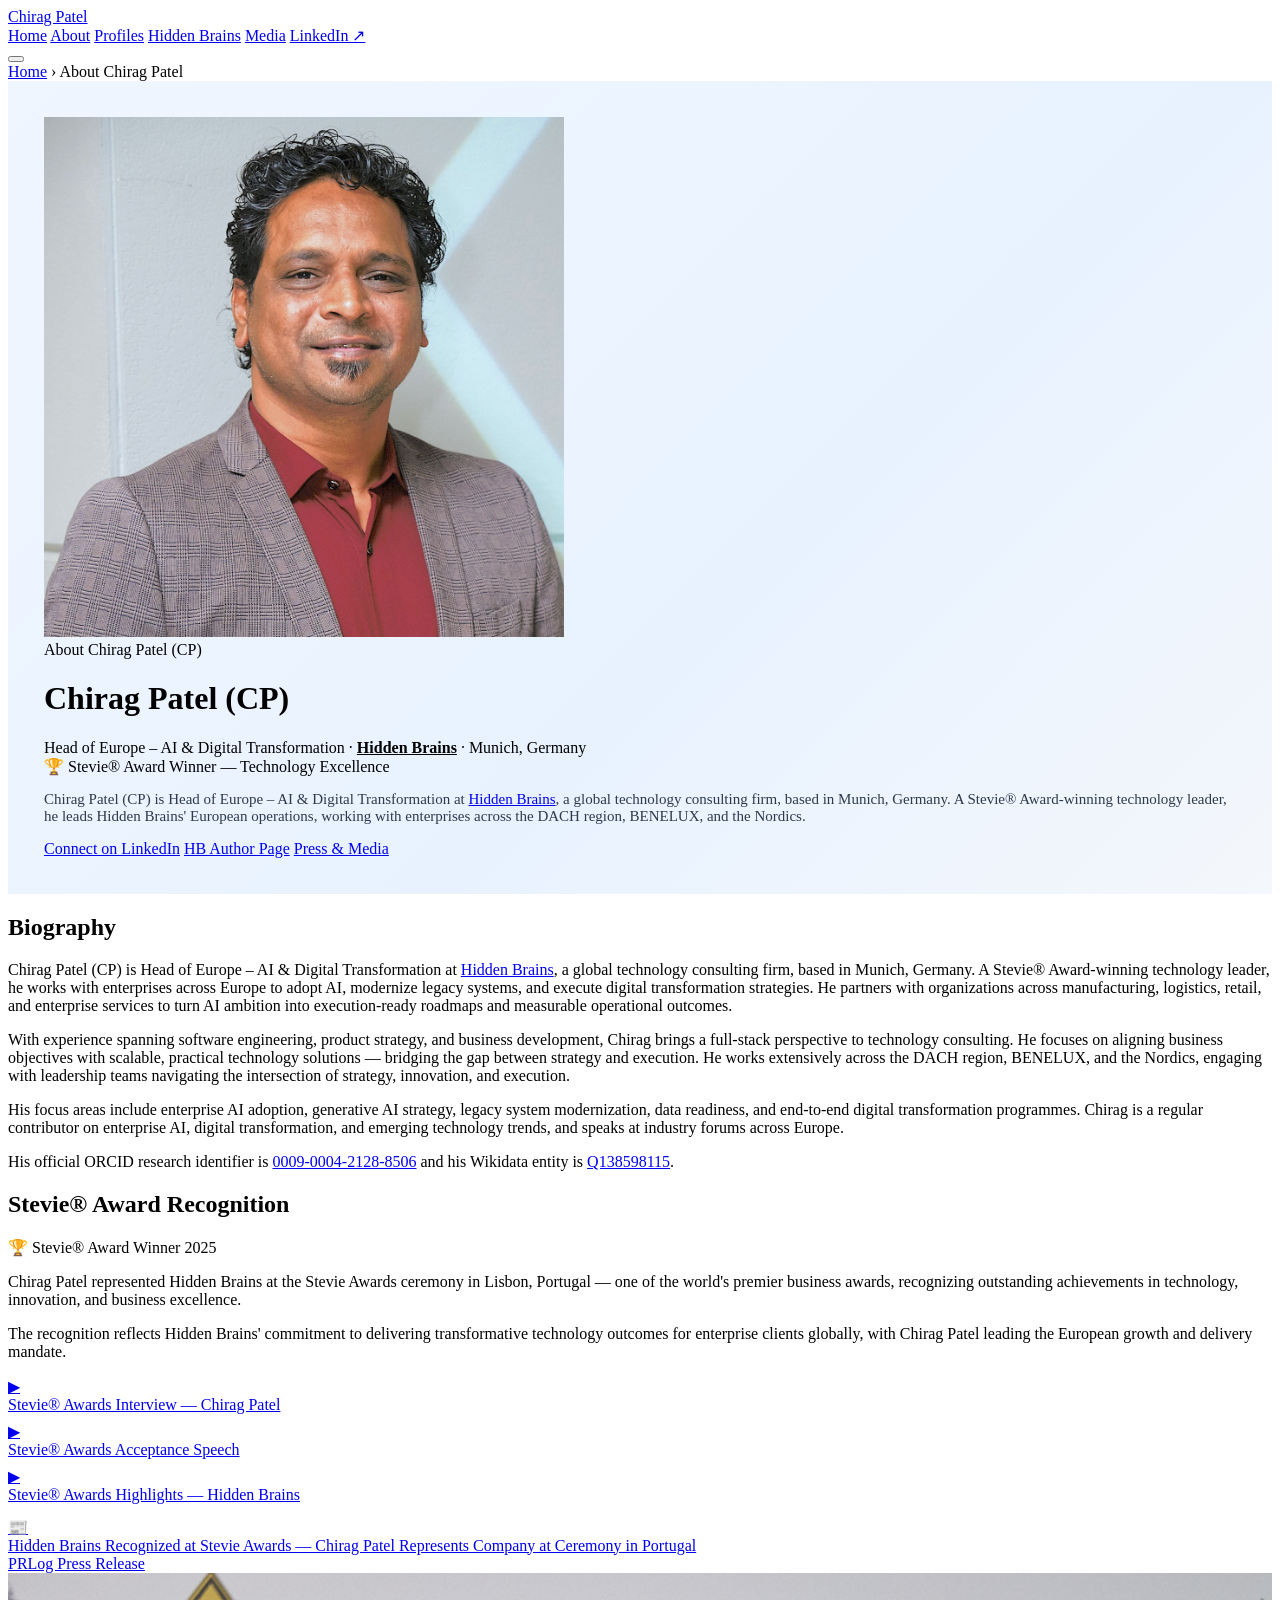
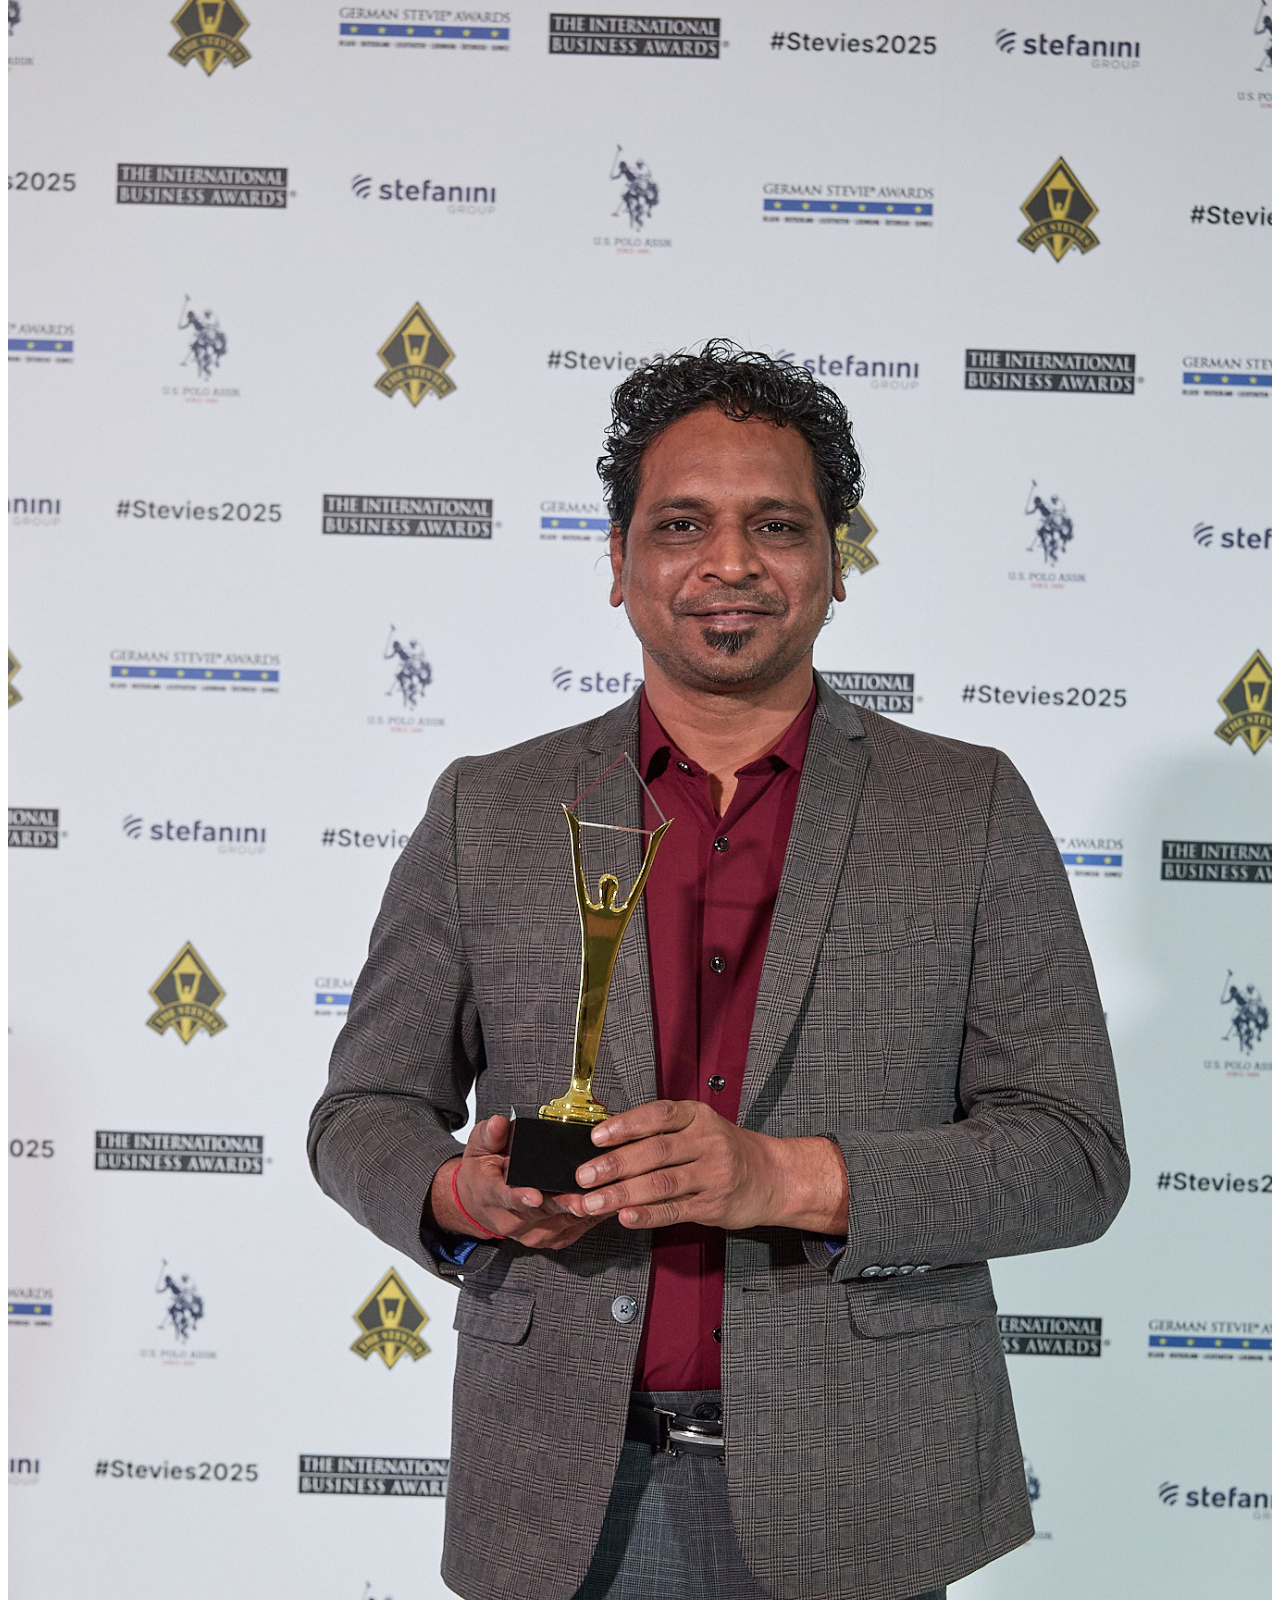
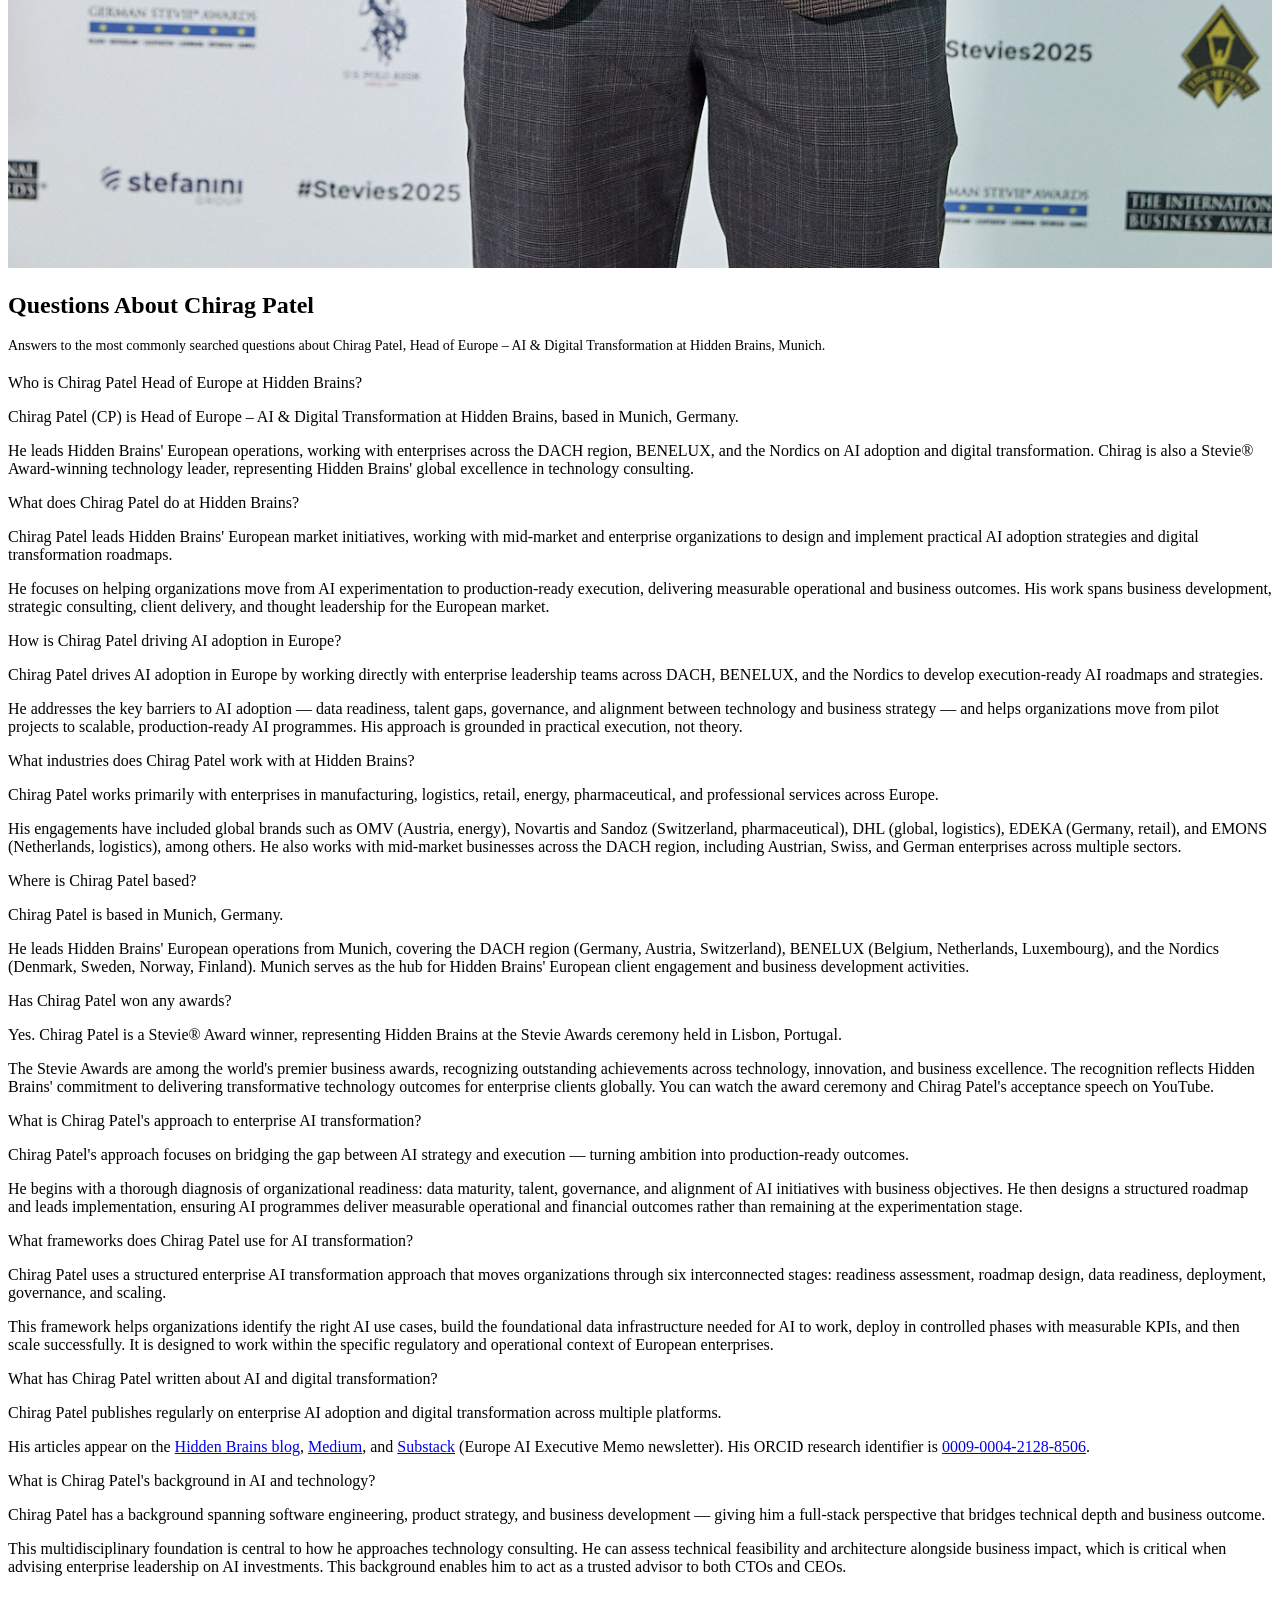
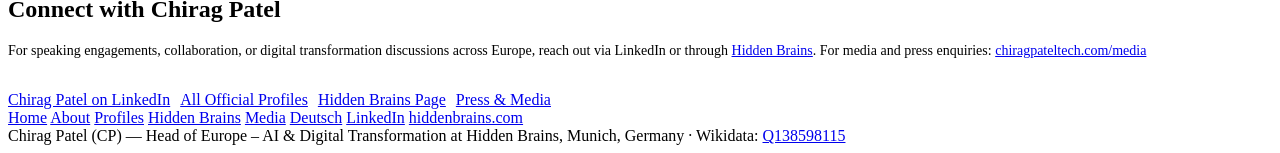
==== about-chirag-patel.html @ a905b598 "Update title and description in about page" ====
<!DOCTYPE html>
<html lang="en">
<head>
<meta charset="UTF-8"/>
<meta name="viewport" content="width=device-width,initial-scale=1.0"/>
<title>About Chirag Patel — Head of Europe AI Transformation</title>
<meta name="description" content="Full biography of Chirag Patel (CP), Head of Europe – AI & Digital Transformation at Hidden Brains, Munich. Stevie® Award winner. chiragpateltech.com."/>
<meta name="robots" content="index, follow"/>
<link rel="canonical" href="https://chiragpateltech.com/about-chirag-patel"/>
<link rel="alternate" hreflang="en" href="https://chiragpateltech.com/about-chirag-patel"/>
<link rel="alternate" hreflang="x-default" href="https://chiragpateltech.com/about-chirag-patel"/>
<meta property="og:title" content="Who is Chirag Patel? Head of Europe – AI & Digital Transformation at Hidden Brains"/>
<meta property="og:description" content="Chirag Patel (CP) leads AI and digital transformation for Hidden Brains across Europe, based in Munich, Germany. Stevie® Award winner."/>
<meta property="og:type" content="profile"/>
<meta property="og:url" content="https://chiragpateltech.com/about-chirag-patel"/>
<meta property="og:image" content="https://chiragpateltech.com/chirag-patel-head-of-europe-ai-digital-transformation.jpg"/>
<meta property="og:image:alt" content="Chirag Patel, Head of Europe – AI & Digital Transformation at Hidden Brains, Munich, Germany"/>
<meta name="twitter:card" content="summary_large_image"/>
<meta name="twitter:site" content="@chiragpateltech"/>
<meta name="twitter:title" content="Who is Chirag Patel? Head of Europe – AI & Digital Transformation at Hidden Brains"/>
<meta name="twitter:description" content="Chirag Patel (CP) leads AI and digital transformation for Hidden Brains across Europe, Munich. Stevie® Award winner."/>
<meta name="twitter:image" content="https://chiragpateltech.com/chirag-patel-head-of-europe-ai-digital-transformation.jpg"/>
<link rel="stylesheet" href="/style.css"/>
<script type="application/ld+json">
{"@context":"https://schema.org","@graph":[
{"@type":"Person","@id":"https://chiragpateltech.com/#person","name":"Chirag Patel","alternateName":"CP","jobTitle":"Head of Europe – AI & Digital Transformation","description":"Chirag Patel (CP) is Head of Europe – AI & Digital Transformation at Hidden Brains, based in Munich, Germany. Stevie® Award-winning technology leader helping enterprises across Europe adopt AI and execute digital transformation strategies.","award":"Stevie® Award","url":"https://chiragpateltech.com/","image":"https://chiragpateltech.com/chirag-patel-head-of-europe-ai-digital-transformation.jpg","email":"chirag.hpatel@hiddenbrains.in","address":{"@type":"PostalAddress","addressLocality":"Munich","addressRegion":"Bavaria","addressCountry":"DE"},"worksFor":{"@type":"Organization","name":"Hidden Brains","url":"https://www.hiddenbrains.com/"},"sameAs":["https://www.linkedin.com/in/cp-chiragpatel","https://www.wikidata.org/wiki/Q138598115","https://orcid.org/0009-0004-2128-8506","https://www.hiddenbrains.com/blog/author/chiragpatel","https://medium.com/@chiragpateltech"]},
{"@type":"WebPage","@id":"https://chiragpateltech.com/about-chirag-patel#webpage","url":"https://chiragpateltech.com/about-chirag-patel","name":"Who is Chirag Patel? Head of Europe AI & Digital Transformation at Hidden Brains","isPartOf":{"@id":"https://chiragpateltech.com/#website"},"about":{"@id":"https://chiragpateltech.com/#person"},"inLanguage":"en","breadcrumb":{"@type":"BreadcrumbList","itemListElement":[{"@type":"ListItem","position":1,"name":"Home","item":"https://chiragpateltech.com/"},{"@type":"ListItem","position":2,"name":"About Chirag Patel","item":"https://chiragpateltech.com/about-chirag-patel"}]}},
{"@type":"FAQPage","@id":"https://chiragpateltech.com/about-chirag-patel#faq","mainEntity":[
{"@type":"Question","name":"Who is Chirag Patel Head of Europe at Hidden Brains?","acceptedAnswer":{"@type":"Answer","text":"Chirag Patel (CP) is Head of Europe – AI & Digital Transformation at Hidden Brains, a global technology consulting firm, based in Munich, Germany. He leads Hidden Brains' European operations, working with enterprises across the DACH region, BENELUX, and the Nordics on AI adoption and digital transformation."}},
{"@type":"Question","name":"What does Chirag Patel do at Hidden Brains?","acceptedAnswer":{"@type":"Answer","text":"Chirag Patel leads Hidden Brains' European market initiatives, working with mid-market and enterprise organizations to design and implement practical AI adoption strategies and digital transformation roadmaps. He focuses on helping organizations move from AI experimentation to production-ready execution, delivering measurable operational and business outcomes."}},
{"@type":"Question","name":"How is Chirag Patel driving AI adoption in Europe?","acceptedAnswer":{"@type":"Answer","text":"Chirag Patel drives AI adoption in Europe by working directly with enterprise leadership teams across the DACH region, BENELUX, and the Nordics. He develops execution-ready AI roadmaps, addresses data readiness challenges, and helps organizations translate AI strategy into measurable operational outcomes."}},
{"@type":"Question","name":"What industries does Chirag Patel work with at Hidden Brains?","acceptedAnswer":{"@type":"Answer","text":"Chirag Patel works primarily with enterprises in manufacturing, logistics, retail, energy, pharmaceutical, and professional services across Europe. His engagements have included global brands such as OMV, Novartis, Sandoz, DHL, and EDEKA."}},
{"@type":"Question","name":"Where is Chirag Patel based?","acceptedAnswer":{"@type":"Answer","text":"Chirag Patel is based in Munich, Germany. He leads Hidden Brains' European operations from Munich, covering the DACH region (Germany, Austria, Switzerland), BENELUX, and the Nordics."}},
{"@type":"Question","name":"Has Chirag Patel won any awards?","acceptedAnswer":{"@type":"Answer","text":"Yes. Chirag Patel is a Stevie® Award winner, representing Hidden Brains at the Stevie Awards ceremony in Lisbon, Portugal — one of the world's premier business awards recognizing excellence in technology and business performance."}},
{"@type":"Question","name":"What is Chirag Patel's approach to enterprise AI transformation?","acceptedAnswer":{"@type":"Answer","text":"Chirag Patel's approach focuses on bridging the gap between AI strategy and execution. He diagnoses organizational readiness, designs practical roadmaps aligned to business objectives, and drives deployment of AI initiatives — helping organizations move from experimentation to real-world production impact."}},
{"@type":"Question","name":"What frameworks does Chirag Patel use for AI transformation?","acceptedAnswer":{"@type":"Answer","text":"Chirag Patel uses a structured enterprise AI transformation approach covering readiness assessment, roadmap design, data readiness, deployment, governance, and scaling — helping organizations move systematically from AI ambition to production-ready execution."}},
{"@type":"Question","name":"What has Chirag Patel written about AI and digital transformation?","acceptedAnswer":{"@type":"Answer","text":"Chirag Patel publishes regularly on enterprise AI adoption and digital transformation. His articles appear on the Hidden Brains blog (hiddenbrains.com/blog/author/chiragpatel), Medium (medium.com/@chiragpateltech), and Substack under the Europe AI Executive Memo newsletter (substack.com/@chiragpateltech). His ORCID identifier is 0009-0004-2128-8506."}},
{"@type":"Question","name":"What is Chirag Patel's background in AI and technology?","acceptedAnswer":{"@type":"Answer","text":"Chirag Patel has a background spanning software engineering, product strategy, and business development. This full-stack perspective enables him to bridge the gap between technical capability and business outcome — a critical skill in enterprise AI and digital transformation consulting for European enterprises."}}
]}
]}
</script>
<style>
.about-hero{background:linear-gradient(135deg,#f0f6ff 0%,#e8f2ff 60%,#f4f7fb 100%);border-radius:var(--r-xl);padding:36px;border:1px solid var(--line);margin-bottom:20px}
.qa-section{margin-top:8px}
.qa-number{display:inline-flex;align-items:center;justify-content:center;width:28px;height:28px;border-radius:50%;background:var(--accent-soft);color:var(--accent-dark);font-size:11px;font-weight:800;flex-shrink:0;margin-bottom:8px}
.connect-row{display:flex;flex-wrap:wrap;gap:10px;align-items:center;margin-top:16px;padding-top:16px;border-top:1px solid var(--line)}
</style>
</head>
<body>

<nav class="sitenav">
  <div class="nav-inner">
    <a class="nav-brand" href="/" title="Chirag Patel — Home">Chirag Patel</a>
    <div class="nav-links" id="navlinks">
      <a href="/" title="Home">Home</a>
      <a href="/about-chirag-patel" class="act" title="About Chirag Patel">About</a>
      <a href="/profiles" title="Official Profiles">Profiles</a>
      <a href="/chirag-patel-hidden-brains" title="Chirag Patel at Hidden Brains">Hidden Brains</a>
      <a href="/media" title="Media & Press">Media</a>
      <a class="nav-cta" href="https://www.linkedin.com/in/cp-chiragpatel" target="_blank" rel="noopener" title="LinkedIn">LinkedIn ↗</a>
    </div>
    <button class="nav-toggle" id="navtoggle" aria-label="Open menu"><span></span><span></span><span></span></button>
  </div>
</nav>

<div class="wrap wrap-n">

  <div class="breadcrumb">
    <a href="/" title="Chirag Patel Home">Home</a>
    <span class="breadcrumb-sep">›</span>
    <span>About Chirag Patel</span>
  </div>

  <!-- HERO -->
  <div class="about-hero">
    <div class="hero-grid">
      <div class="hero-photo-wrap">
        <img class="hero-photo" src="/chirag-patel-head-of-europe-ai-digital-transformation.jpg" alt="Chirag Patel, Head of Europe – AI & Digital Transformation at Hidden Brains, based in Munich, Germany" width="520" height="520" loading="eager"/>
      </div>
      <div>
        <div class="eyebrow">About Chirag Patel (CP)</div>
        <h1 class="page-title">Chirag Patel (CP)</h1>
        <div class="meta-line">
          <span class="meta-tag">Head of Europe – AI &amp; Digital Transformation</span>
          <span class="meta-dot">·</span>
          <a href="https://www.hiddenbrains.com/" target="_blank" rel="noopener" title="Hidden Brains" style="font-weight:600;color:var(--muted)">Hidden Brains</a>
          <span class="meta-dot">·</span>
          <span>Munich, Germany</span>
        </div>
        <div class="award-badge" style="margin-bottom:14px">🏆 Stevie® Award Winner — Technology Excellence</div>
        <p style="font-size:15px;color:#2d3a4b">Chirag Patel (CP) is Head of Europe – AI &amp; Digital Transformation at <a href="https://www.hiddenbrains.com/" target="_blank" rel="noopener" title="Hidden Brains">Hidden Brains</a>, a global technology consulting firm, based in Munich, Germany. A Stevie® Award-winning technology leader, he leads Hidden Brains' European operations, working with enterprises across the DACH region, BENELUX, and the Nordics.</p>
        <div class="btn-group">
          <a class="btn btn-p" href="https://www.linkedin.com/in/cp-chiragpatel" target="_blank" rel="noopener" title="Connect with Chirag Patel on LinkedIn">Connect on LinkedIn</a>
          <a class="btn btn-s" href="https://www.hiddenbrains.com/blog/author/chiragpatel" target="_blank" rel="noopener" title="Chirag Patel articles at Hidden Brains">HB Author Page</a>
          <a class="btn btn-s" href="/media" title="Chirag Patel press resources">Press &amp; Media</a>
        </div>
      </div>
    </div>
  </div>

  <!-- BIOGRAPHY -->
  <div class="card">
    <h2 class="sec-title">Biography</h2>
    <p>Chirag Patel (CP) is Head of Europe – AI &amp; Digital Transformation at <a href="https://www.hiddenbrains.com/" target="_blank" rel="noopener" title="Hidden Brains">Hidden Brains</a>, a global technology consulting firm, based in Munich, Germany. A Stevie® Award-winning technology leader, he works with enterprises across Europe to adopt AI, modernize legacy systems, and execute digital transformation strategies. He partners with organizations across manufacturing, logistics, retail, and enterprise services to turn AI ambition into execution-ready roadmaps and measurable operational outcomes.</p>
    <p>With experience spanning software engineering, product strategy, and business development, Chirag brings a full-stack perspective to technology consulting. He focuses on aligning business objectives with scalable, practical technology solutions — bridging the gap between strategy and execution. He works extensively across the DACH region, BENELUX, and the Nordics, engaging with leadership teams navigating the intersection of strategy, innovation, and execution.</p>
    <p>His focus areas include enterprise AI adoption, generative AI strategy, legacy system modernization, data readiness, and end-to-end digital transformation programmes. Chirag is a regular contributor on enterprise AI, digital transformation, and emerging technology trends, and speaks at industry forums across Europe.</p>
    <p>His official ORCID research identifier is <a href="https://orcid.org/0009-0004-2128-8506" target="_blank" rel="noopener" title="Chirag Patel ORCID">0009-0004-2128-8506</a> and his Wikidata entity is <a href="https://www.wikidata.org/wiki/Q138598115" target="_blank" rel="noopener" title="Chirag Patel Wikidata">Q138598115</a>.</p>
  </div>

  <!-- STEVIE AWARD SECTION WITH TROPHY PHOTO -->
  <div class="card gap-top">
    <div class="g2" style="align-items:start;gap:24px">
      <div>
        <h2 class="sec-title">Stevie® Award Recognition</h2>
        <div class="award-badge" style="margin-bottom:14px">🏆 Stevie® Award Winner 2025</div>
        <p>Chirag Patel represented Hidden Brains at the Stevie Awards ceremony in Lisbon, Portugal — one of the world's premier business awards, recognizing outstanding achievements in technology, innovation, and business excellence.</p>
        <p>The recognition reflects Hidden Brains' commitment to delivering transformative technology outcomes for enterprise clients globally, with Chirag Patel leading the European growth and delivery mandate.</p>
        <div style="margin-top:16px;display:grid;gap:8px">
          <a class="vid-row" href="https://www.youtube.com/watch?v=zhTV5Y3raMI" target="_blank" rel="noopener" title="Chirag Patel Stevie Awards Interview"><div class="vid-icon">▶</div><div class="vid-title">Stevie® Awards Interview — Chirag Patel</div></a>
          <a class="vid-row" href="https://www.youtube.com/watch?v=dyERn0jrpK0" target="_blank" rel="noopener" title="Chirag Patel Stevie Awards Speech"><div class="vid-icon">▶</div><div class="vid-title">Stevie® Awards Acceptance Speech</div></a>
          <a class="vid-row" href="https://www.youtube.com/watch?v=-VTvvw4mSGU" target="_blank" rel="noopener" title="Stevie Awards Highlights"><div class="vid-icon">▶</div><div class="vid-title">Stevie® Awards Highlights — Hidden Brains</div></a>
        </div>
        <div style="margin-top:14px">
          <a class="press-item" href="https://www.prlog.org/13131289-hidden-brains-recognized-at-stevie-awards-chirag-patel-represents-company-at-ceremony-in-portugal.html" target="_blank" rel="noopener" title="PRLog press release — Chirag Patel Stevie Awards">
            <div class="press-icon">📰</div>
            <div><div class="press-title">Hidden Brains Recognized at Stevie Awards — Chirag Patel Represents Company at Ceremony in Portugal</div><div class="press-src">PRLog Press Release</div></div>
          </a>
        </div>
      </div>
      <div>
        <img src="/chirag-patel-stevie-trophy-portrait.jpg" alt="Chirag Patel holding Stevie Award trophy at ceremony in Lisbon, Portugal 2025" style="width:100%;border-radius:var(--r-lg);border:1px solid var(--line);object-fit:cover" loading="lazy"/>
      </div>
    </div>
  </div>

  <!-- Q&A SECTION -->
  <div class="card gap-top">
    <h2 class="sec-title">Questions About Chirag Patel</h2>
    <p style="font-size:14px;color:var(--muted);margin-bottom:20px">Answers to the most commonly searched questions about Chirag Patel, Head of Europe – AI &amp; Digital Transformation at Hidden Brains, Munich.</p>
    <div class="qa-list qa-section">

      <div class="qa-item">
        <div class="qa-q">Who is Chirag Patel Head of Europe at Hidden Brains?</div>
        <p class="qa-lead">Chirag Patel (CP) is Head of Europe – AI &amp; Digital Transformation at Hidden Brains, based in Munich, Germany.</p>
        <p class="qa-body">He leads Hidden Brains' European operations, working with enterprises across the DACH region, BENELUX, and the Nordics on AI adoption and digital transformation. Chirag is also a Stevie® Award-winning technology leader, representing Hidden Brains' global excellence in technology consulting.</p>
      </div>

      <div class="qa-item">
        <div class="qa-q">What does Chirag Patel do at Hidden Brains?</div>
        <p class="qa-lead">Chirag Patel leads Hidden Brains' European market initiatives, working with mid-market and enterprise organizations to design and implement practical AI adoption strategies and digital transformation roadmaps.</p>
        <p class="qa-body">He focuses on helping organizations move from AI experimentation to production-ready execution, delivering measurable operational and business outcomes. His work spans business development, strategic consulting, client delivery, and thought leadership for the European market.</p>
      </div>

      <div class="qa-item">
        <div class="qa-q">How is Chirag Patel driving AI adoption in Europe?</div>
        <p class="qa-lead">Chirag Patel drives AI adoption in Europe by working directly with enterprise leadership teams across DACH, BENELUX, and the Nordics to develop execution-ready AI roadmaps and strategies.</p>
        <p class="qa-body">He addresses the key barriers to AI adoption — data readiness, talent gaps, governance, and alignment between technology and business strategy — and helps organizations move from pilot projects to scalable, production-ready AI programmes. His approach is grounded in practical execution, not theory.</p>
      </div>

      <div class="qa-item">
        <div class="qa-q">What industries does Chirag Patel work with at Hidden Brains?</div>
        <p class="qa-lead">Chirag Patel works primarily with enterprises in manufacturing, logistics, retail, energy, pharmaceutical, and professional services across Europe.</p>
        <p class="qa-body">His engagements have included global brands such as OMV (Austria, energy), Novartis and Sandoz (Switzerland, pharmaceutical), DHL (global, logistics), EDEKA (Germany, retail), and EMONS (Netherlands, logistics), among others. He also works with mid-market businesses across the DACH region, including Austrian, Swiss, and German enterprises across multiple sectors.</p>
      </div>

      <div class="qa-item">
        <div class="qa-q">Where is Chirag Patel based?</div>
        <p class="qa-lead">Chirag Patel is based in Munich, Germany.</p>
        <p class="qa-body">He leads Hidden Brains' European operations from Munich, covering the DACH region (Germany, Austria, Switzerland), BENELUX (Belgium, Netherlands, Luxembourg), and the Nordics (Denmark, Sweden, Norway, Finland). Munich serves as the hub for Hidden Brains' European client engagement and business development activities.</p>
      </div>

      <div class="qa-item">
        <div class="qa-q">Has Chirag Patel won any awards?</div>
        <p class="qa-lead">Yes. Chirag Patel is a Stevie® Award winner, representing Hidden Brains at the Stevie Awards ceremony held in Lisbon, Portugal.</p>
        <p class="qa-body">The Stevie Awards are among the world's premier business awards, recognizing outstanding achievements across technology, innovation, and business excellence. The recognition reflects Hidden Brains' commitment to delivering transformative technology outcomes for enterprise clients globally. You can watch the award ceremony and Chirag Patel's acceptance speech on YouTube.</p>
      </div>

      <div class="qa-item">
        <div class="qa-q">What is Chirag Patel's approach to enterprise AI transformation?</div>
        <p class="qa-lead">Chirag Patel's approach focuses on bridging the gap between AI strategy and execution — turning ambition into production-ready outcomes.</p>
        <p class="qa-body">He begins with a thorough diagnosis of organizational readiness: data maturity, talent, governance, and alignment of AI initiatives with business objectives. He then designs a structured roadmap and leads implementation, ensuring AI programmes deliver measurable operational and financial outcomes rather than remaining at the experimentation stage.</p>
      </div>

      <div class="qa-item">
        <div class="qa-q">What frameworks does Chirag Patel use for AI transformation?</div>
        <p class="qa-lead">Chirag Patel uses a structured enterprise AI transformation approach that moves organizations through six interconnected stages: readiness assessment, roadmap design, data readiness, deployment, governance, and scaling.</p>
        <p class="qa-body">This framework helps organizations identify the right AI use cases, build the foundational data infrastructure needed for AI to work, deploy in controlled phases with measurable KPIs, and then scale successfully. It is designed to work within the specific regulatory and operational context of European enterprises.</p>
      </div>

      <div class="qa-item">
        <div class="qa-q">What has Chirag Patel written about AI and digital transformation?</div>
        <p class="qa-lead">Chirag Patel publishes regularly on enterprise AI adoption and digital transformation across multiple platforms.</p>
        <p class="qa-body">His articles appear on the <a href="https://www.hiddenbrains.com/blog/author/chiragpatel" target="_blank" rel="noopener" title="Chirag Patel Hidden Brains Blog">Hidden Brains blog</a>, <a href="https://medium.com/@chiragpateltech" target="_blank" rel="noopener" title="Chirag Patel Medium">Medium</a>, and <a href="https://substack.com/@chiragpateltech" target="_blank" rel="noopener" title="Chirag Patel Substack">Substack</a> (Europe AI Executive Memo newsletter). His ORCID research identifier is <a href="https://orcid.org/0009-0004-2128-8506" target="_blank" rel="noopener">0009-0004-2128-8506</a>.</p>
      </div>

      <div class="qa-item">
        <div class="qa-q">What is Chirag Patel's background in AI and technology?</div>
        <p class="qa-lead">Chirag Patel has a background spanning software engineering, product strategy, and business development — giving him a full-stack perspective that bridges technical depth and business outcome.</p>
        <p class="qa-body">This multidisciplinary foundation is central to how he approaches technology consulting. He can assess technical feasibility and architecture alongside business impact, which is critical when advising enterprise leadership on AI investments. This background enables him to act as a trusted advisor to both CTOs and CEOs.</p>
      </div>

    </div>
  </div>

  <!-- CONNECT -->
  <div class="card gap-top">
    <h2 class="sec-title">Connect with Chirag Patel</h2>
    <p style="color:var(--muted);font-size:14px">For speaking engagements, collaboration, or digital transformation discussions across Europe, reach out via LinkedIn or through <a href="https://www.hiddenbrains.com/" target="_blank" rel="noopener" title="Hidden Brains">Hidden Brains</a>. For media and press enquiries: <a href="/media" title="Chirag Patel media page">chiragpateltech.com/media</a></p>
    <div class="connect-row">
      <a class="btn btn-p" href="https://www.linkedin.com/in/cp-chiragpatel" target="_blank" rel="noopener" title="Chirag Patel LinkedIn">Chirag Patel on LinkedIn</a>
      <a class="btn btn-s" href="/profiles" title="All official profiles">All Official Profiles</a>
      <a class="btn btn-s" href="/chirag-patel-hidden-brains" title="Chirag Patel at Hidden Brains">Hidden Brains Page</a>
      <a class="btn btn-s" href="/media" title="Media & press resources">Press &amp; Media</a>
    </div>
  </div>

</div>

<footer class="site-footer">
  <div class="footer-links">
    <a href="/" title="Home">Home</a>
    <a href="/about-chirag-patel" title="About">About</a>
    <a href="/profiles" title="Profiles">Profiles</a>
    <a href="/chirag-patel-hidden-brains" title="Hidden Brains">Hidden Brains</a>
    <a href="/media" title="Media">Media</a>
    <a href="/chirag-patel-muenchen" title="Deutsch">Deutsch</a>
    <a href="https://www.linkedin.com/in/cp-chiragpatel" target="_blank" rel="noopener">LinkedIn</a>
    <a href="https://www.hiddenbrains.com/" target="_blank" rel="noopener">hiddenbrains.com</a>
  </div>
  <div class="footer-copy">Chirag Patel (CP) — Head of Europe – AI &amp; Digital Transformation at Hidden Brains, Munich, Germany · Wikidata: <a href="https://www.wikidata.org/wiki/Q138598115" target="_blank" rel="noopener">Q138598115</a></div>
</footer>
<script>document.getElementById('navtoggle').addEventListener('click',function(){document.getElementById('navlinks').classList.toggle('open');});</script>
</body>
</html>
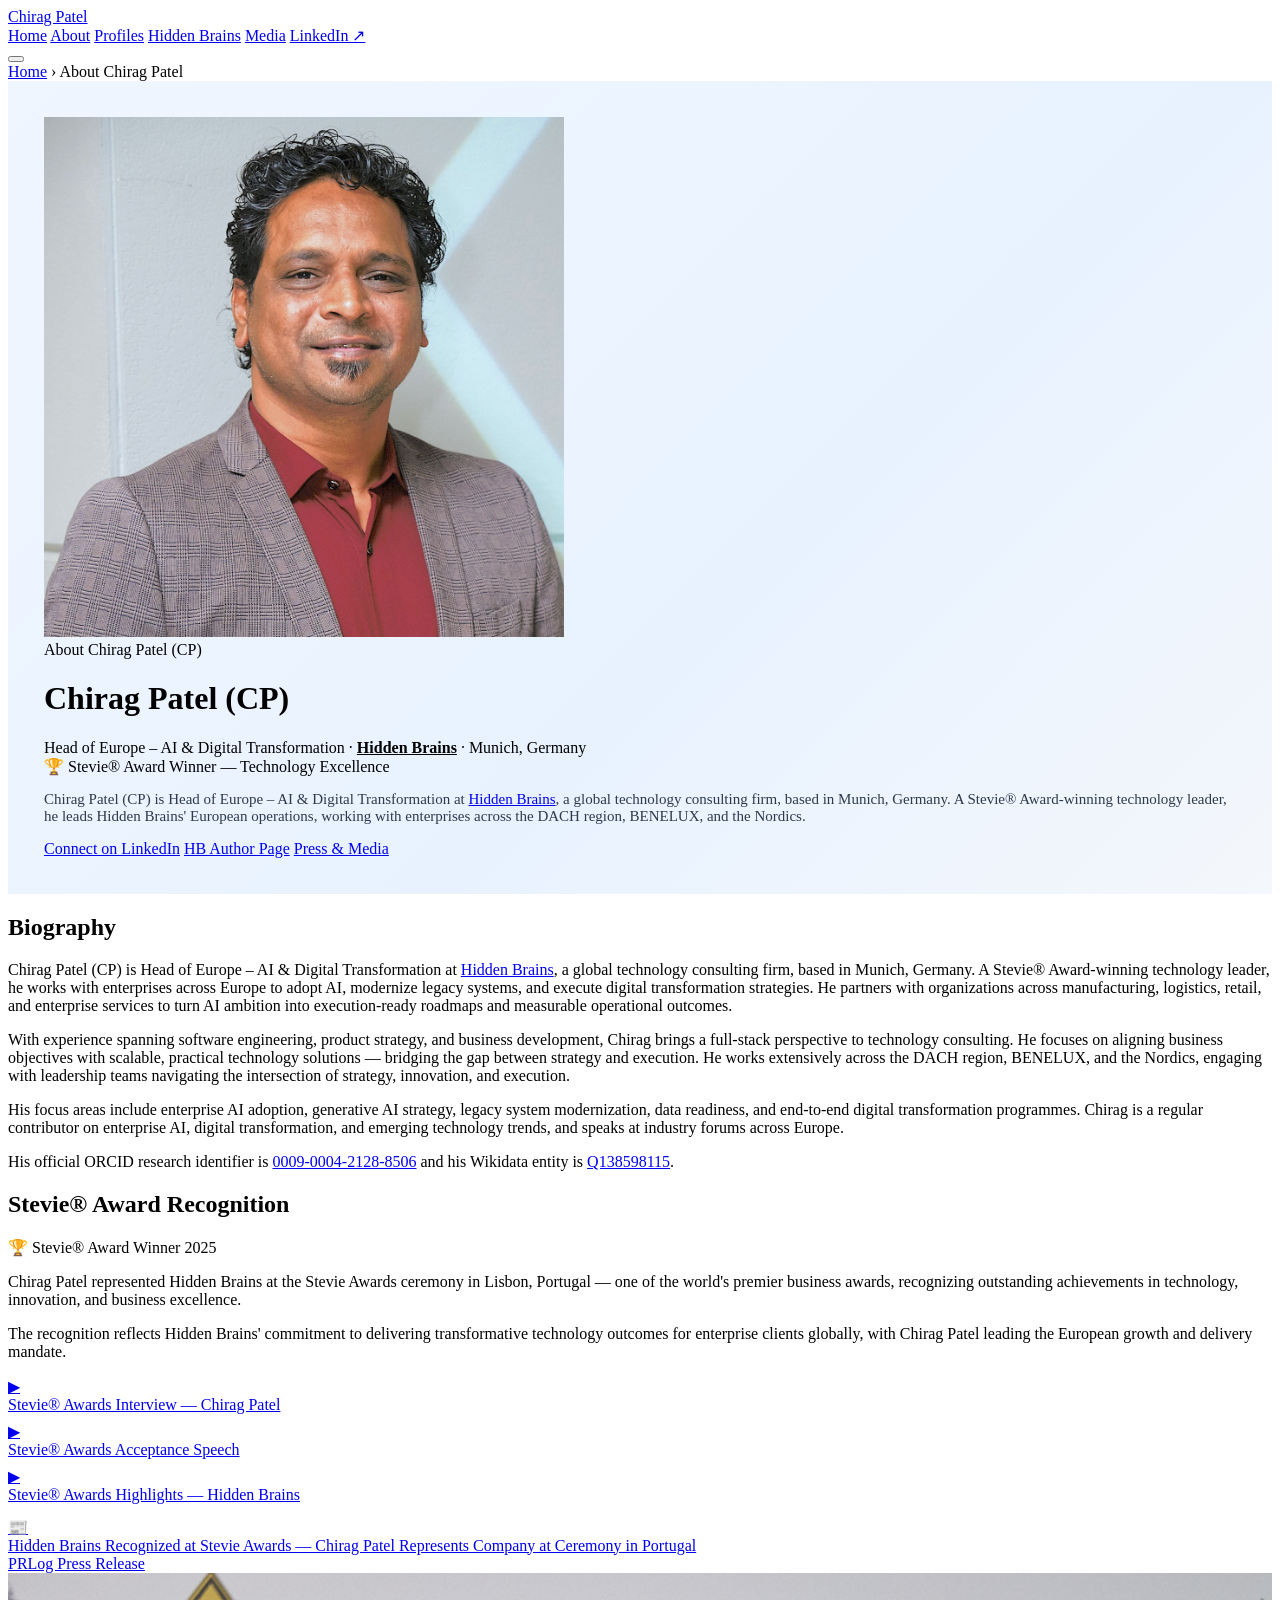
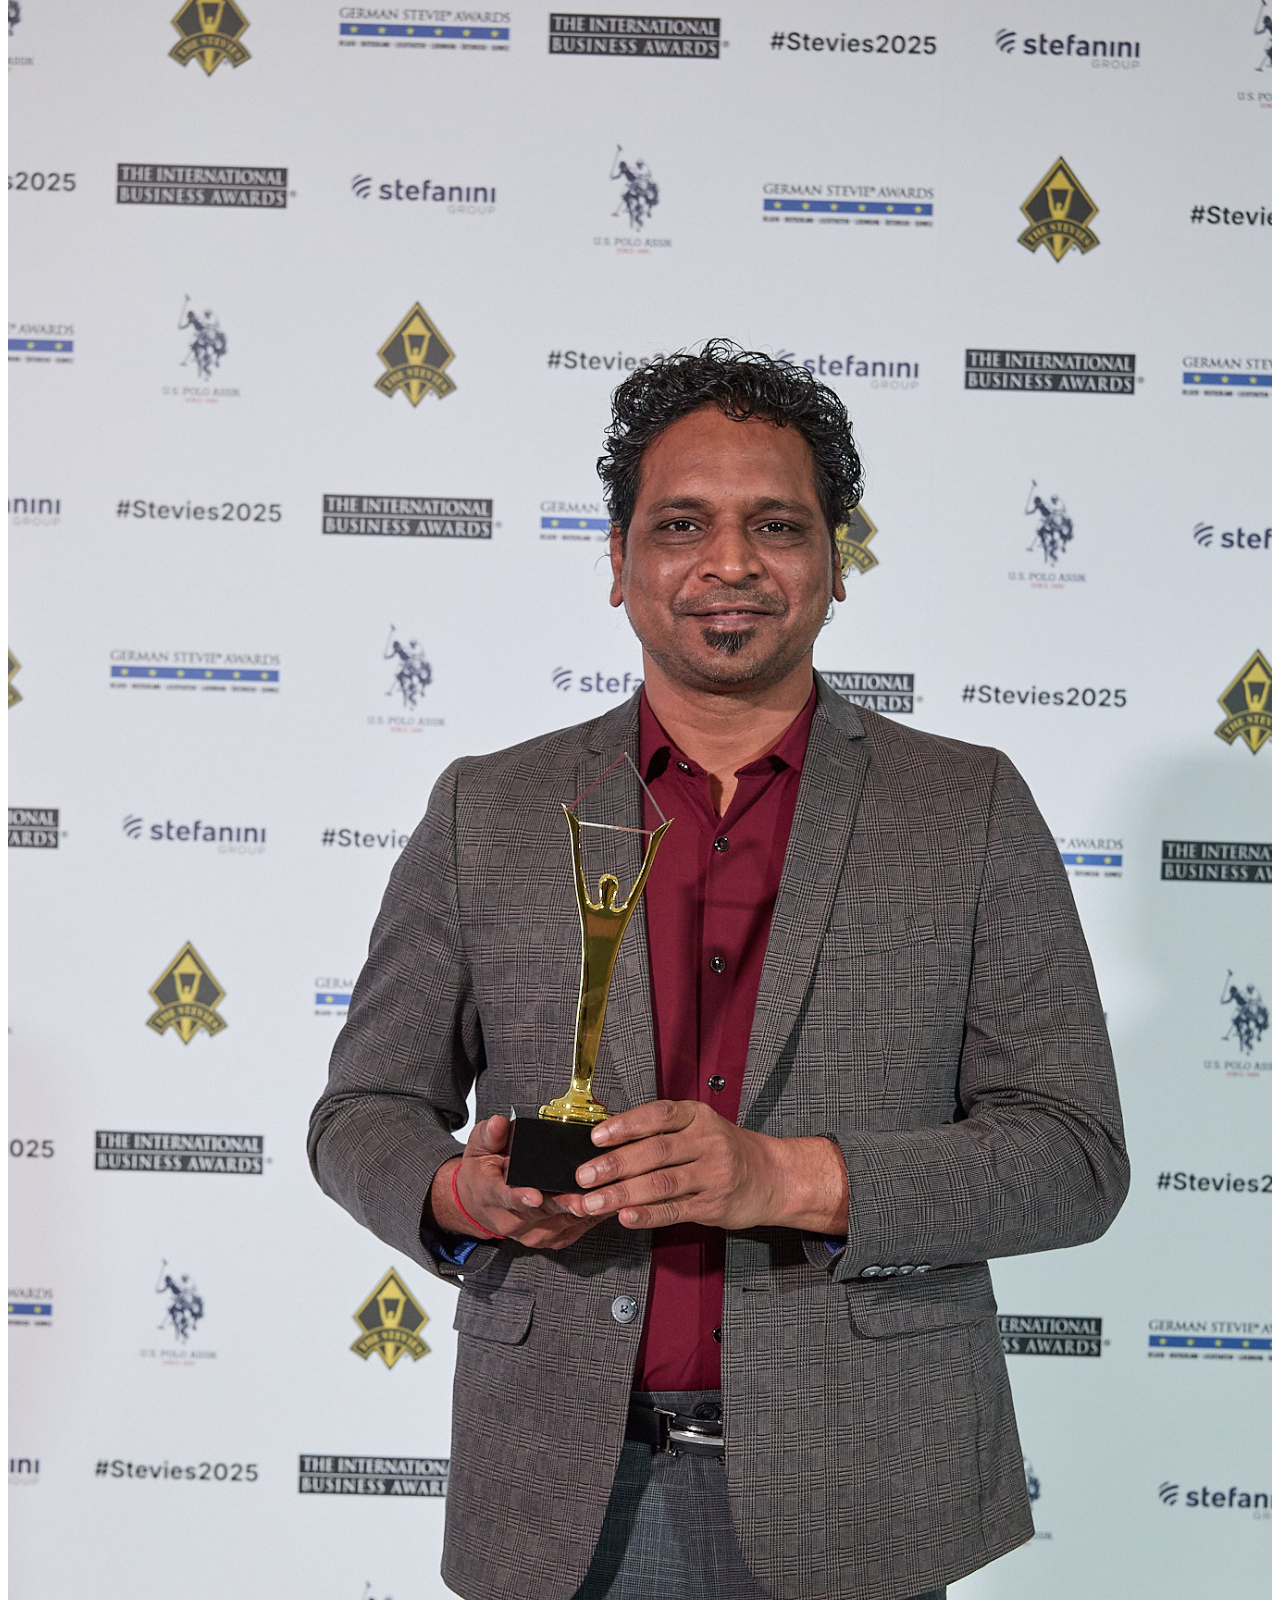
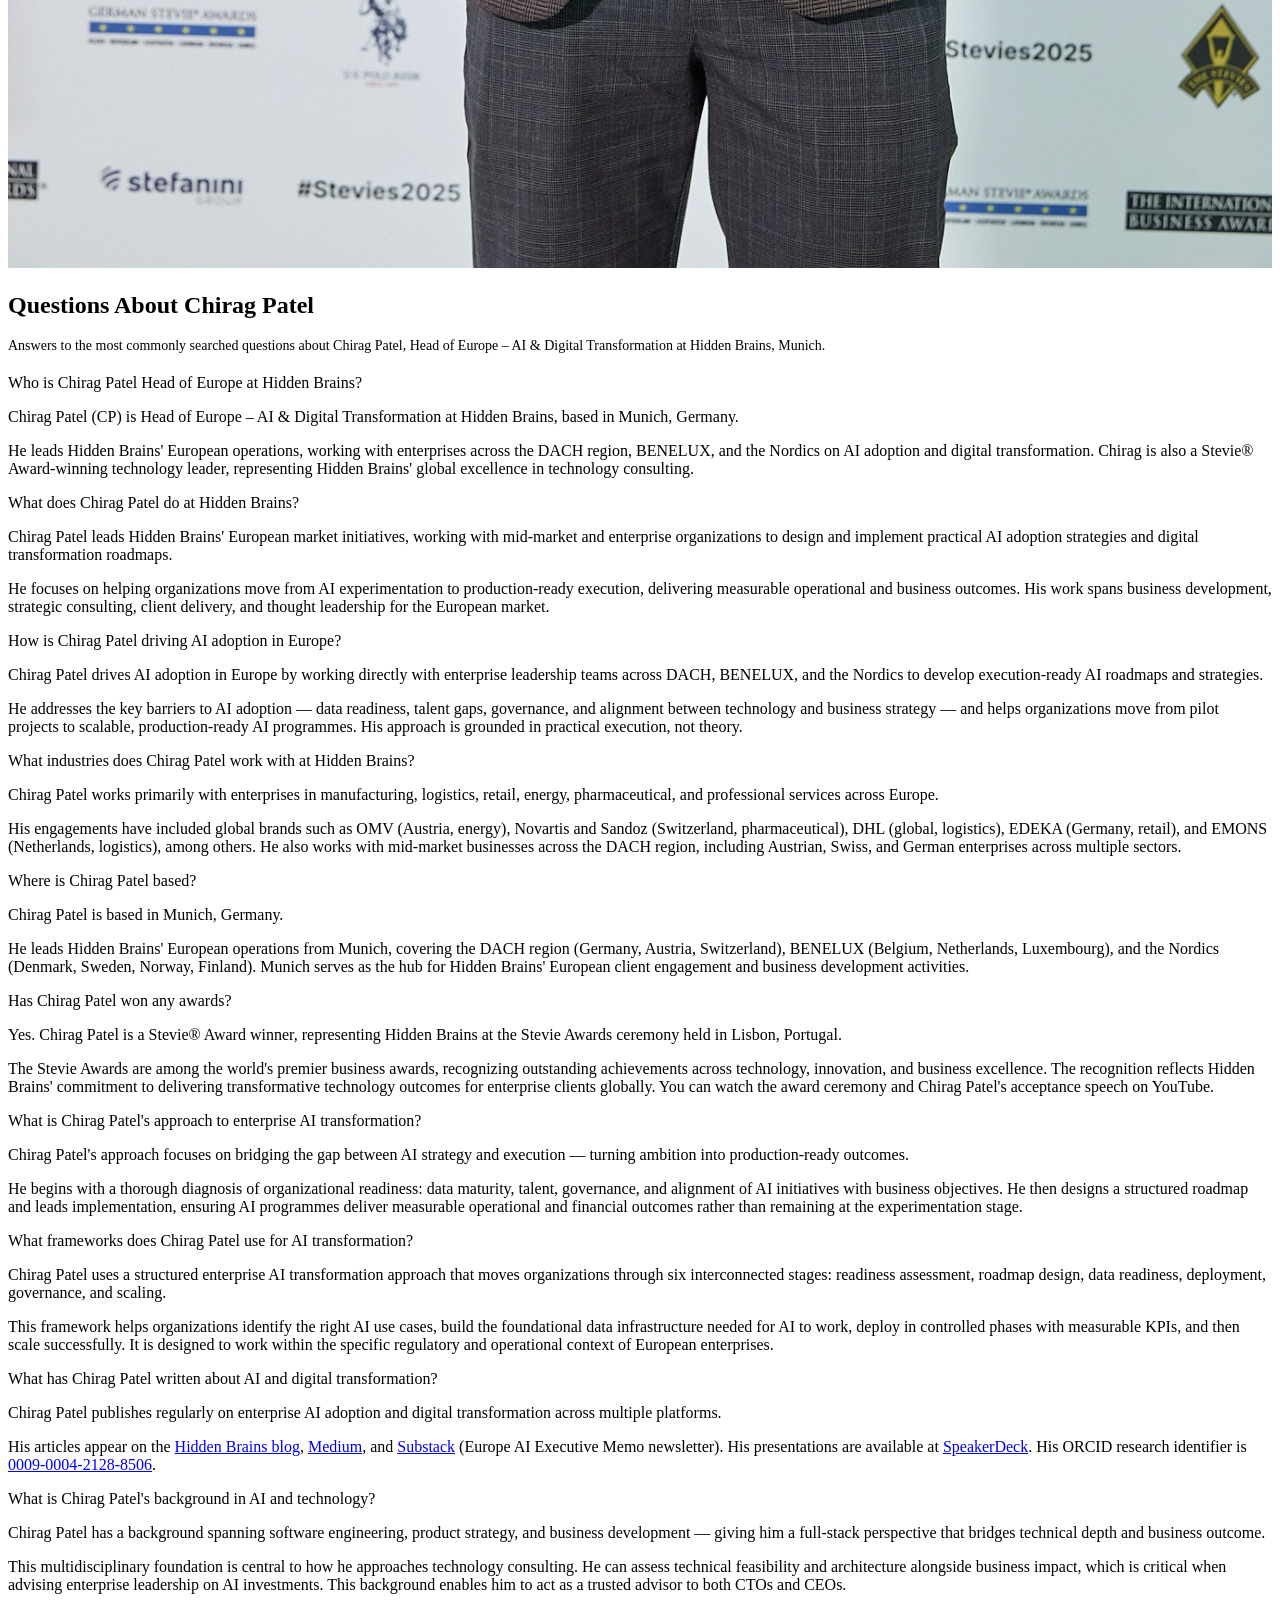
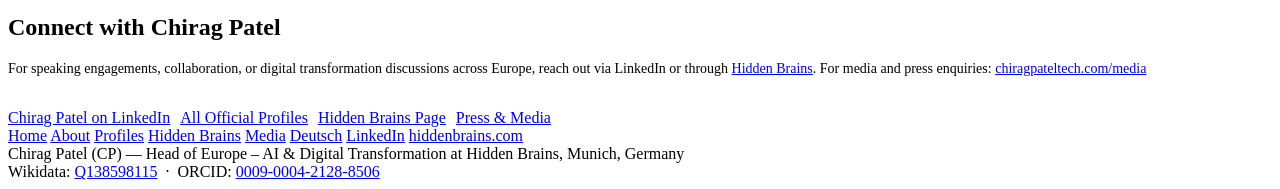
==== commit 78b117f0: "Update about-chirag-patel.html" ====
--- a/about-chirag-patel.html
+++ b/about-chirag-patel.html
@@ -15,16 +15,64 @@
 <meta property="og:url" content="https://chiragpateltech.com/about-chirag-patel"/>
 <meta property="og:image" content="https://chiragpateltech.com/chirag-patel-head-of-europe-ai-digital-transformation.jpg"/>
 <meta property="og:image:alt" content="Chirag Patel, Head of Europe – AI & Digital Transformation at Hidden Brains, Munich, Germany"/>
+<meta property="og:site_name" content="Chirag Patel"/>
+<meta property="og:locale" content="en_GB"/>
 <meta name="twitter:card" content="summary_large_image"/>
 <meta name="twitter:site" content="@chiragpateltech"/>
+<meta name="twitter:creator" content="@chiragpateltech"/>
 <meta name="twitter:title" content="Who is Chirag Patel? Head of Europe – AI & Digital Transformation at Hidden Brains"/>
 <meta name="twitter:description" content="Chirag Patel (CP) leads AI and digital transformation for Hidden Brains across Europe, Munich. Stevie® Award winner."/>
 <meta name="twitter:image" content="https://chiragpateltech.com/chirag-patel-head-of-europe-ai-digital-transformation.jpg"/>
 <link rel="stylesheet" href="/style.css"/>
 <script type="application/ld+json">
 {"@context":"https://schema.org","@graph":[
-{"@type":"Person","@id":"https://chiragpateltech.com/#person","name":"Chirag Patel","alternateName":"CP","jobTitle":"Head of Europe – AI & Digital Transformation","description":"Chirag Patel (CP) is Head of Europe – AI & Digital Transformation at Hidden Brains, based in Munich, Germany. Stevie® Award-winning technology leader helping enterprises across Europe adopt AI and execute digital transformation strategies.","award":"Stevie® Award","url":"https://chiragpateltech.com/","image":"https://chiragpateltech.com/chirag-patel-head-of-europe-ai-digital-transformation.jpg","email":"chirag.hpatel@hiddenbrains.in","address":{"@type":"PostalAddress","addressLocality":"Munich","addressRegion":"Bavaria","addressCountry":"DE"},"worksFor":{"@type":"Organization","name":"Hidden Brains","url":"https://www.hiddenbrains.com/"},"sameAs":["https://www.linkedin.com/in/cp-chiragpatel","https://www.wikidata.org/wiki/Q138598115","https://orcid.org/0009-0004-2128-8506","https://www.hiddenbrains.com/blog/author/chiragpatel","https://medium.com/@chiragpateltech"]},
-{"@type":"WebPage","@id":"https://chiragpateltech.com/about-chirag-patel#webpage","url":"https://chiragpateltech.com/about-chirag-patel","name":"Who is Chirag Patel? Head of Europe AI & Digital Transformation at Hidden Brains","isPartOf":{"@id":"https://chiragpateltech.com/#website"},"about":{"@id":"https://chiragpateltech.com/#person"},"inLanguage":"en","breadcrumb":{"@type":"BreadcrumbList","itemListElement":[{"@type":"ListItem","position":1,"name":"Home","item":"https://chiragpateltech.com/"},{"@type":"ListItem","position":2,"name":"About Chirag Patel","item":"https://chiragpateltech.com/about-chirag-patel"}]}},
+{"@type":"Person","@id":"https://chiragpateltech.com/#person","name":"Chirag Patel","alternateName":"CP","jobTitle":"Head of Europe – AI & Digital Transformation","description":"Chirag Patel (CP) is Head of Europe – AI & Digital Transformation at Hidden Brains, based in Munich, Germany. Stevie® Award-winning technology leader helping enterprises across Europe adopt AI and execute digital transformation strategies.","award":"Stevie® Award","url":"https://chiragpateltech.com/","telephone":"+49-15792376719","email":"chirag.hpatel@hiddenbrains.in","nationality":{"@type":"Country","name":"India"},"knowsLanguage":["en","de","hi"],"image":{"@type":"ImageObject","url":"https://chiragpateltech.com/chirag-patel-head-of-europe-ai-digital-transformation.jpg","caption":"Chirag Patel, Head of Europe – AI & Digital Transformation at Hidden Brains, Munich, Germany"},"address":{"@type":"PostalAddress","addressLocality":"Munich","addressRegion":"Bavaria","addressCountry":"DE"},"worksFor":{"@type":"Organization","name":"Hidden Brains","url":"https://www.hiddenbrains.com/"},"knowsAbout":["Artificial Intelligence","Digital Transformation","Enterprise Technology","AI Strategy","Generative AI","Industry 4.0","Enterprise Automation","Technology Consulting"],"sameAs":[
+"https://www.linkedin.com/in/cp-chiragpatel",
+"https://www.wikidata.org/wiki/Q138598115",
+"https://orcid.org/0009-0004-2128-8506",
+"https://github.com/hbchirag",
+"https://medium.com/@chiragpateltech",
+"https://www.crunchbase.com/person/chirag-patel-a40a",
+"https://huggingface.co/chiragpateltech",
+"https://sessionize.com/chiragpateltech",
+"https://x.com/chiragpateltech",
+"https://substack.com/@chiragpateltech",
+"https://speakerdeck.com/chiragpateltech",
+"https://stackoverflow.com/users/3539782/chirag-patel",
+"https://www.hiddenbrains.com/blog/author/chiragpatel",
+"https://www.hiddenbrains.com/blog/chirag-patel-head-of-europe.html",
+"https://dev.to/chiragpateltech",
+"https://www.xing.com/profile/Chirag_Patel011835",
+"https://www.quora.com/profile/Chirag-Patel-434",
+"https://gravatar.com/chiragpateltech",
+"https://www.producthunt.com/@chiragpatelhiddenbrains",
+"https://wellfound.com/u/chiragpateltech",
+"https://www.indiehackers.com/chiragpateltech",
+"https://independent.academia.edu/chiragpateltech",
+"https://www.scribd.com/user/chiragpateltech",
+"https://issuu.com/chiragpatelhiddenbrains",
+"https://gitlab.com/chiragpateltech",
+"https://flipboard.com/@chiragpateltech",
+"https://vimeo.com/chiragpateltech",
+"https://www.reddit.com/user/chirag_patel_hb/",
+"https://www.slideshare.net/ChiragPatel167414",
+"https://about.me/chiragpatelhb",
+"https://de.pinterest.com/chiragpateltecheu/",
+"https://www.flickr.com/people/chiragpatelhiddenbrains",
+"https://unsplash.com/@chiragpateltech",
+"https://500px.com/p/chiragpateltech",
+"https://www.tumblr.com/chiragpateltech",
+"https://wordpress.com/reader/users/chiragpateltech",
+"https://bsky.app/profile/chiragpateltech.bsky.social",
+"https://mastodon.social/@chiragpatel",
+"https://www.youtube.com/@chiragpateltech",
+"https://www.youtube.com/watch?v=zhTV5Y3raMI",
+"https://www.youtube.com/watch?v=dyERn0jrpK0",
+"https://www.f6s.com/chirag-patel-hiddenbrains",
+"https://www.prlog.org/13131289",
+"https://chiragpateltech.com/about-chirag-patel"
+]},
+{"@type":"WebPage","@id":"https://chiragpateltech.com/about-chirag-patel#webpage","url":"https://chiragpateltech.com/about-chirag-patel","name":"Who is Chirag Patel? Head of Europe AI & Digital Transformation at Hidden Brains","isPartOf":{"@id":"https://chiragpateltech.com#website"},"about":{"@id":"https://chiragpateltech.com#person"},"inLanguage":"en","breadcrumb":{"@type":"BreadcrumbList","itemListElement":[{"@type":"ListItem","position":1,"name":"Home","item":"https://chiragpateltech.com/"},{"@type":"ListItem","position":2,"name":"About Chirag Patel","item":"https://chiragpateltech.com/about-chirag-patel"}]}},
 {"@type":"FAQPage","@id":"https://chiragpateltech.com/about-chirag-patel#faq","mainEntity":[
 {"@type":"Question","name":"Who is Chirag Patel Head of Europe at Hidden Brains?","acceptedAnswer":{"@type":"Answer","text":"Chirag Patel (CP) is Head of Europe – AI & Digital Transformation at Hidden Brains, a global technology consulting firm, based in Munich, Germany. He leads Hidden Brains' European operations, working with enterprises across the DACH region, BENELUX, and the Nordics on AI adoption and digital transformation."}},
 {"@type":"Question","name":"What does Chirag Patel do at Hidden Brains?","acceptedAnswer":{"@type":"Answer","text":"Chirag Patel leads Hidden Brains' European market initiatives, working with mid-market and enterprise organizations to design and implement practical AI adoption strategies and digital transformation roadmaps. He focuses on helping organizations move from AI experimentation to production-ready execution, delivering measurable operational and business outcomes."}},
@@ -34,7 +82,7 @@
 {"@type":"Question","name":"Has Chirag Patel won any awards?","acceptedAnswer":{"@type":"Answer","text":"Yes. Chirag Patel is a Stevie® Award winner, representing Hidden Brains at the Stevie Awards ceremony in Lisbon, Portugal — one of the world's premier business awards recognizing excellence in technology and business performance."}},
 {"@type":"Question","name":"What is Chirag Patel's approach to enterprise AI transformation?","acceptedAnswer":{"@type":"Answer","text":"Chirag Patel's approach focuses on bridging the gap between AI strategy and execution. He diagnoses organizational readiness, designs practical roadmaps aligned to business objectives, and drives deployment of AI initiatives — helping organizations move from experimentation to real-world production impact."}},
 {"@type":"Question","name":"What frameworks does Chirag Patel use for AI transformation?","acceptedAnswer":{"@type":"Answer","text":"Chirag Patel uses a structured enterprise AI transformation approach covering readiness assessment, roadmap design, data readiness, deployment, governance, and scaling — helping organizations move systematically from AI ambition to production-ready execution."}},
-{"@type":"Question","name":"What has Chirag Patel written about AI and digital transformation?","acceptedAnswer":{"@type":"Answer","text":"Chirag Patel publishes regularly on enterprise AI adoption and digital transformation. His articles appear on the Hidden Brains blog (hiddenbrains.com/blog/author/chiragpatel), Medium (medium.com/@chiragpateltech), and Substack under the Europe AI Executive Memo newsletter (substack.com/@chiragpateltech). His ORCID identifier is 0009-0004-2128-8506."}},
+{"@type":"Question","name":"What has Chirag Patel written about AI and digital transformation?","acceptedAnswer":{"@type":"Answer","text":"Chirag Patel publishes regularly on enterprise AI adoption and digital transformation. His articles appear on the Hidden Brains blog (hiddenbrains.com/blog/author/chiragpatel), Medium (medium.com/@chiragpateltech), and Substack under the Europe AI Executive Memo newsletter (substack.com/@chiragpateltech). His ORCID identifier is 0009-0004-2128-8506. His presentations are available at speakerdeck.com/chiragpateltech."}},
 {"@type":"Question","name":"What is Chirag Patel's background in AI and technology?","acceptedAnswer":{"@type":"Answer","text":"Chirag Patel has a background spanning software engineering, product strategy, and business development. This full-stack perspective enables him to bridge the gap between technical capability and business outcome — a critical skill in enterprise AI and digital transformation consulting for European enterprises."}}
 ]}
 ]}
@@ -190,7 +238,7 @@
       <div class="qa-item">
         <div class="qa-q">What has Chirag Patel written about AI and digital transformation?</div>
         <p class="qa-lead">Chirag Patel publishes regularly on enterprise AI adoption and digital transformation across multiple platforms.</p>
-        <p class="qa-body">His articles appear on the <a href="https://www.hiddenbrains.com/blog/author/chiragpatel" target="_blank" rel="noopener" title="Chirag Patel Hidden Brains Blog">Hidden Brains blog</a>, <a href="https://medium.com/@chiragpateltech" target="_blank" rel="noopener" title="Chirag Patel Medium">Medium</a>, and <a href="https://substack.com/@chiragpateltech" target="_blank" rel="noopener" title="Chirag Patel Substack">Substack</a> (Europe AI Executive Memo newsletter). His ORCID research identifier is <a href="https://orcid.org/0009-0004-2128-8506" target="_blank" rel="noopener">0009-0004-2128-8506</a>.</p>
+        <p class="qa-body">His articles appear on the <a href="https://www.hiddenbrains.com/blog/author/chiragpatel" target="_blank" rel="noopener" title="Chirag Patel Hidden Brains Blog">Hidden Brains blog</a>, <a href="https://medium.com/@chiragpateltech" target="_blank" rel="noopener" title="Chirag Patel Medium">Medium</a>, and <a href="https://substack.com/@chiragpateltech" target="_blank" rel="noopener" title="Chirag Patel Substack">Substack</a> (Europe AI Executive Memo newsletter). His presentations are available at <a href="https://speakerdeck.com/chiragpateltech" target="_blank" rel="noopener" title="Chirag Patel SpeakerDeck">SpeakerDeck</a>. His ORCID research identifier is <a href="https://orcid.org/0009-0004-2128-8506" target="_blank" rel="noopener">0009-0004-2128-8506</a>.</p>
       </div>
 
       <div class="qa-item">
@@ -224,10 +272,14 @@
     <a href="/chirag-patel-hidden-brains" title="Hidden Brains">Hidden Brains</a>
     <a href="/media" title="Media">Media</a>
     <a href="/chirag-patel-muenchen" title="Deutsch">Deutsch</a>
-    <a href="https://www.linkedin.com/in/cp-chiragpatel" target="_blank" rel="noopener">LinkedIn</a>
-    <a href="https://www.hiddenbrains.com/" target="_blank" rel="noopener">hiddenbrains.com</a>
-  </div>
-  <div class="footer-copy">Chirag Patel (CP) — Head of Europe – AI &amp; Digital Transformation at Hidden Brains, Munich, Germany · Wikidata: <a href="https://www.wikidata.org/wiki/Q138598115" target="_blank" rel="noopener">Q138598115</a></div>
+    <a href="https://www.linkedin.com/in/cp-chiragpatel" target="_blank" rel="noopener" title="LinkedIn">LinkedIn</a>
+    <a href="https://www.hiddenbrains.com/" target="_blank" rel="noopener" title="Hidden Brains">hiddenbrains.com</a>
+  </div>
+  <div class="footer-copy">
+    Chirag Patel (CP) — Head of Europe – AI &amp; Digital Transformation at Hidden Brains, Munich, Germany<br>
+    Wikidata: <a href="https://www.wikidata.org/wiki/Q138598115" target="_blank" rel="noopener">Q138598115</a> &nbsp;·&nbsp;
+    ORCID: <a href="https://orcid.org/0009-0004-2128-8506" target="_blank" rel="noopener">0009-0004-2128-8506</a>
+  </div>
 </footer>
 <script>document.getElementById('navtoggle').addEventListener('click',function(){document.getElementById('navlinks').classList.toggle('open');});</script>
 </body>
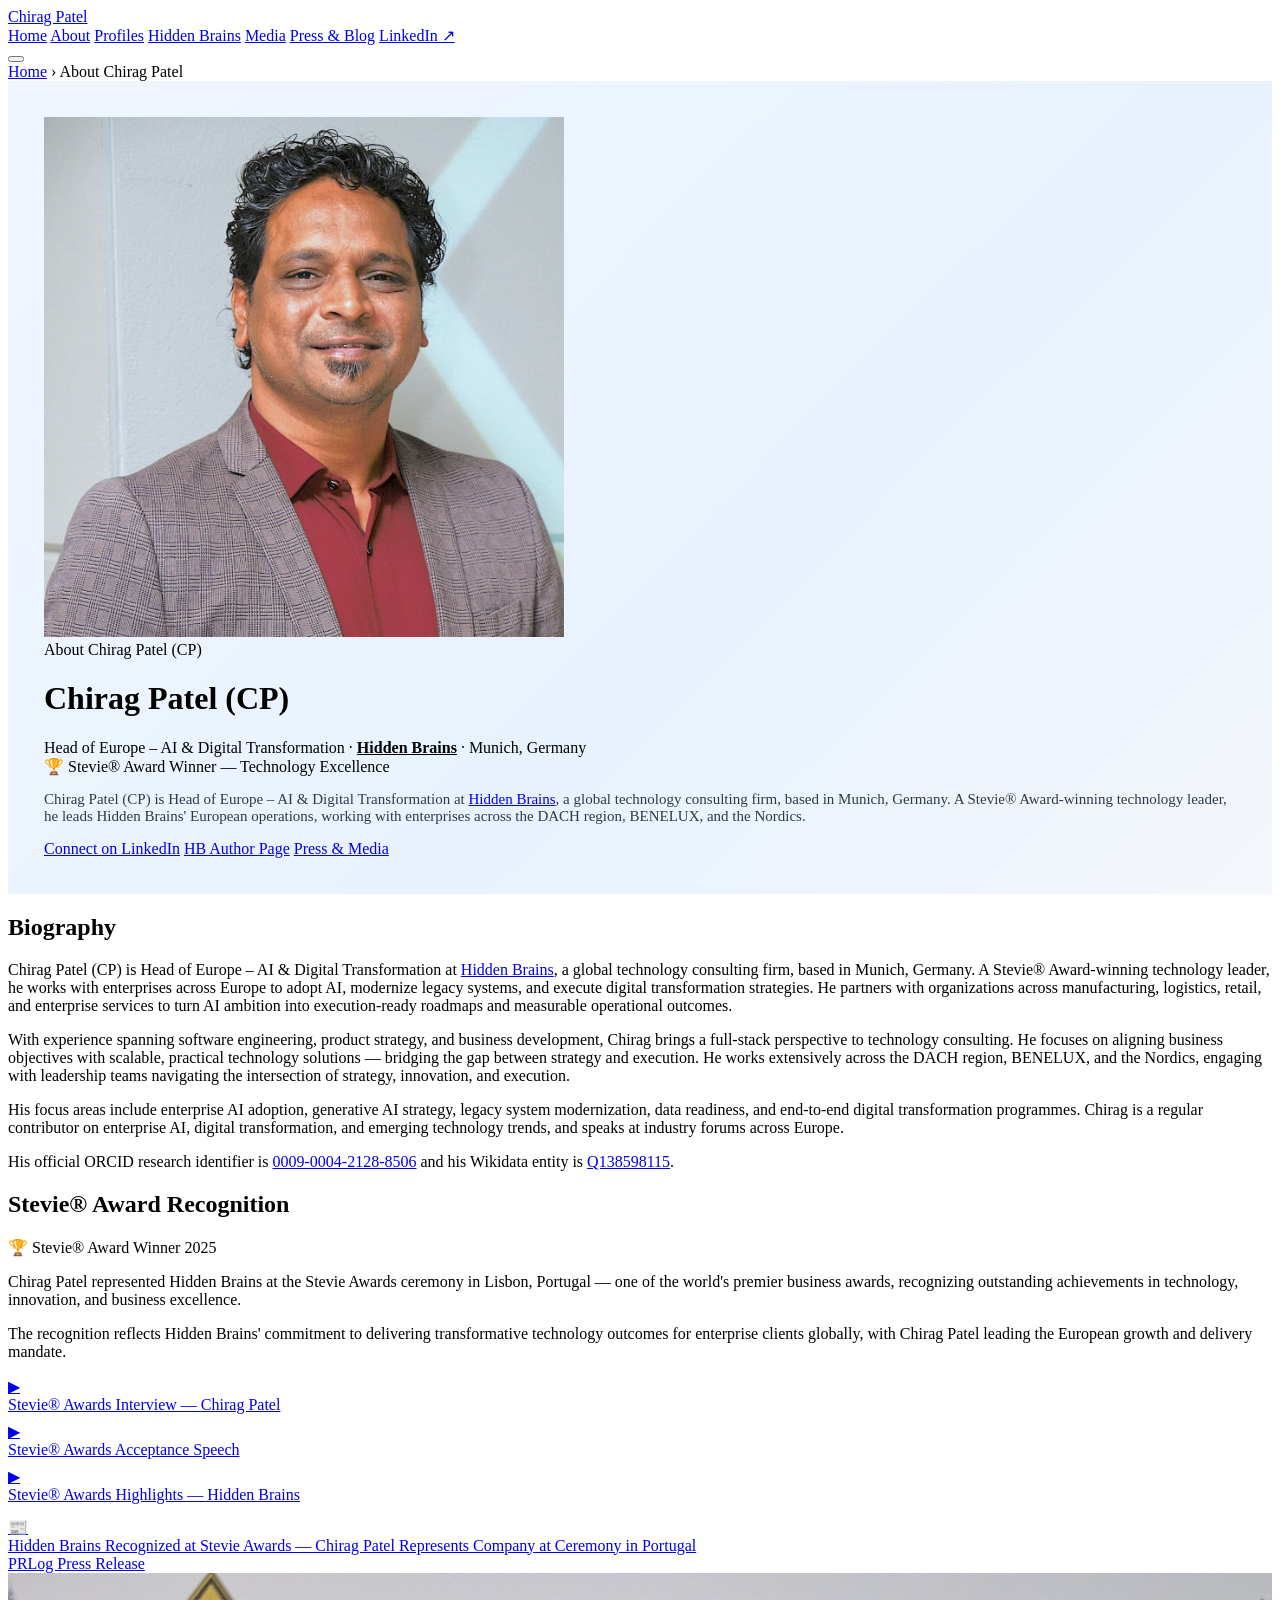
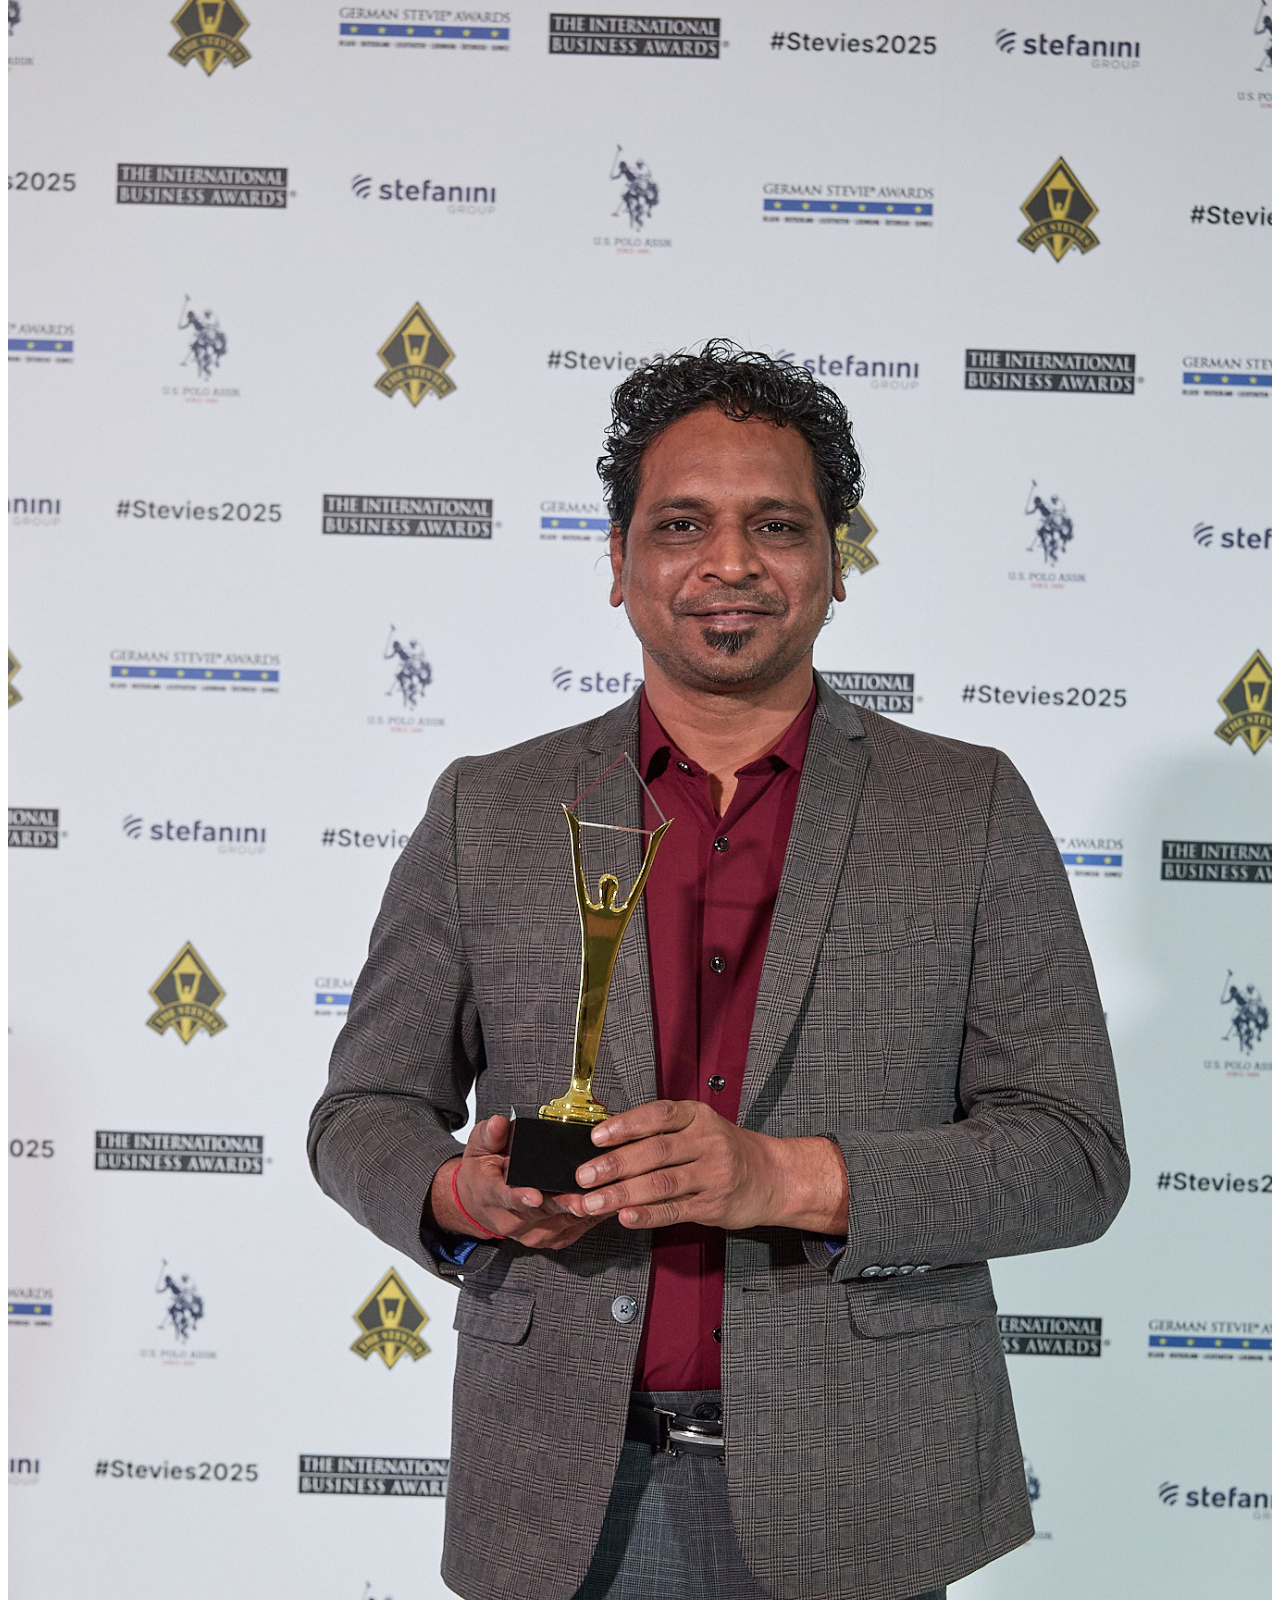
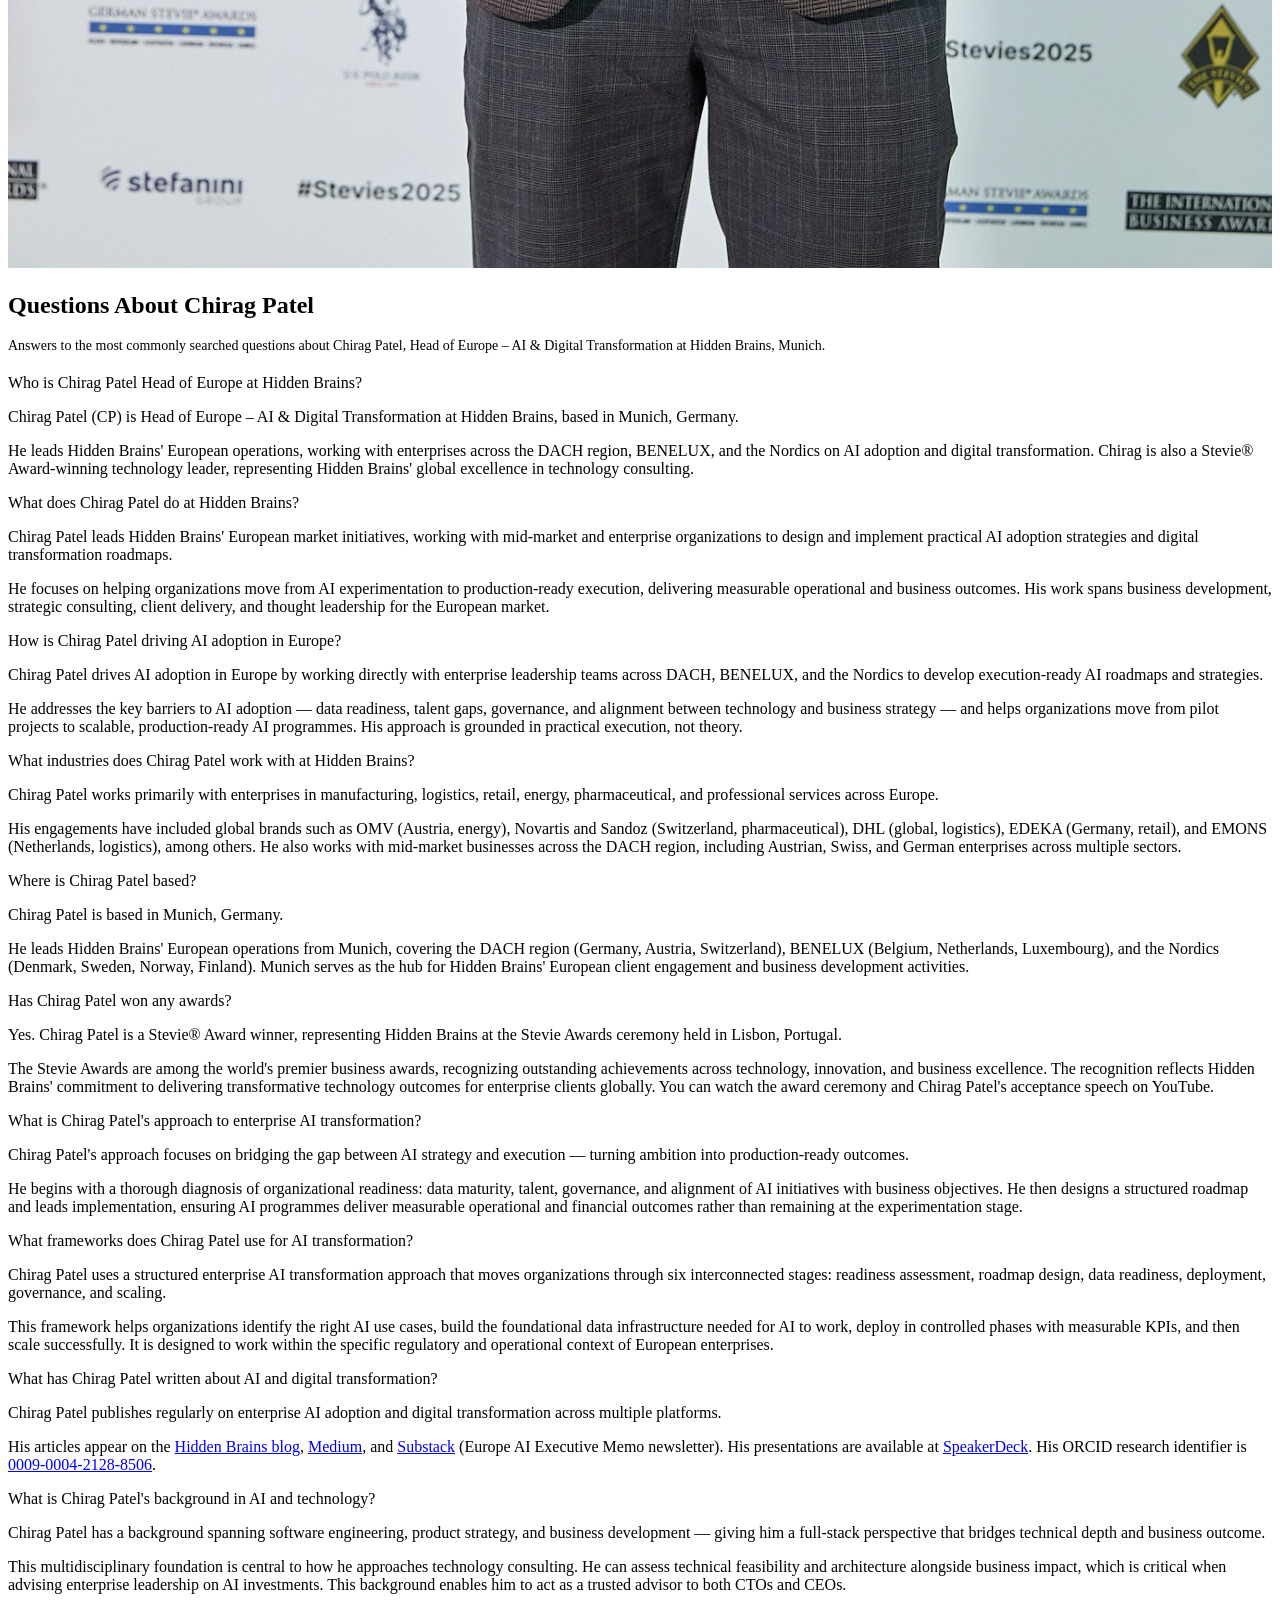
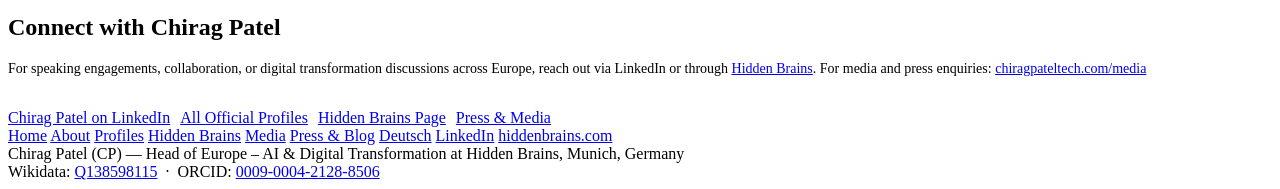
==== commit f91500ce: "Merge pull request #1 from hbchirag/claude/analyze-repo-structure-sj7AA Add Press & Blog nav and foo" ====
--- a/about-chirag-patel.html
+++ b/about-chirag-patel.html
@@ -105,6 +105,7 @@
       <a href="/profiles" title="Official Profiles">Profiles</a>
       <a href="/chirag-patel-hidden-brains" title="Chirag Patel at Hidden Brains">Hidden Brains</a>
       <a href="/media" title="Media & Press">Media</a>
+      <a href="/blog-stevie-award-ai-transformation" title="Press & Blog">Press &amp; Blog</a>
       <a class="nav-cta" href="https://www.linkedin.com/in/cp-chiragpatel" target="_blank" rel="noopener" title="LinkedIn">LinkedIn ↗</a>
     </div>
     <button class="nav-toggle" id="navtoggle" aria-label="Open menu"><span></span><span></span><span></span></button>
@@ -271,6 +272,7 @@
     <a href="/profiles" title="Profiles">Profiles</a>
     <a href="/chirag-patel-hidden-brains" title="Hidden Brains">Hidden Brains</a>
     <a href="/media" title="Media">Media</a>
+    <a href="/blog-stevie-award-ai-transformation" title="Press & Blog">Press &amp; Blog</a>
     <a href="/chirag-patel-muenchen" title="Deutsch">Deutsch</a>
     <a href="https://www.linkedin.com/in/cp-chiragpatel" target="_blank" rel="noopener" title="LinkedIn">LinkedIn</a>
     <a href="https://www.hiddenbrains.com/" target="_blank" rel="noopener" title="Hidden Brains">hiddenbrains.com</a>
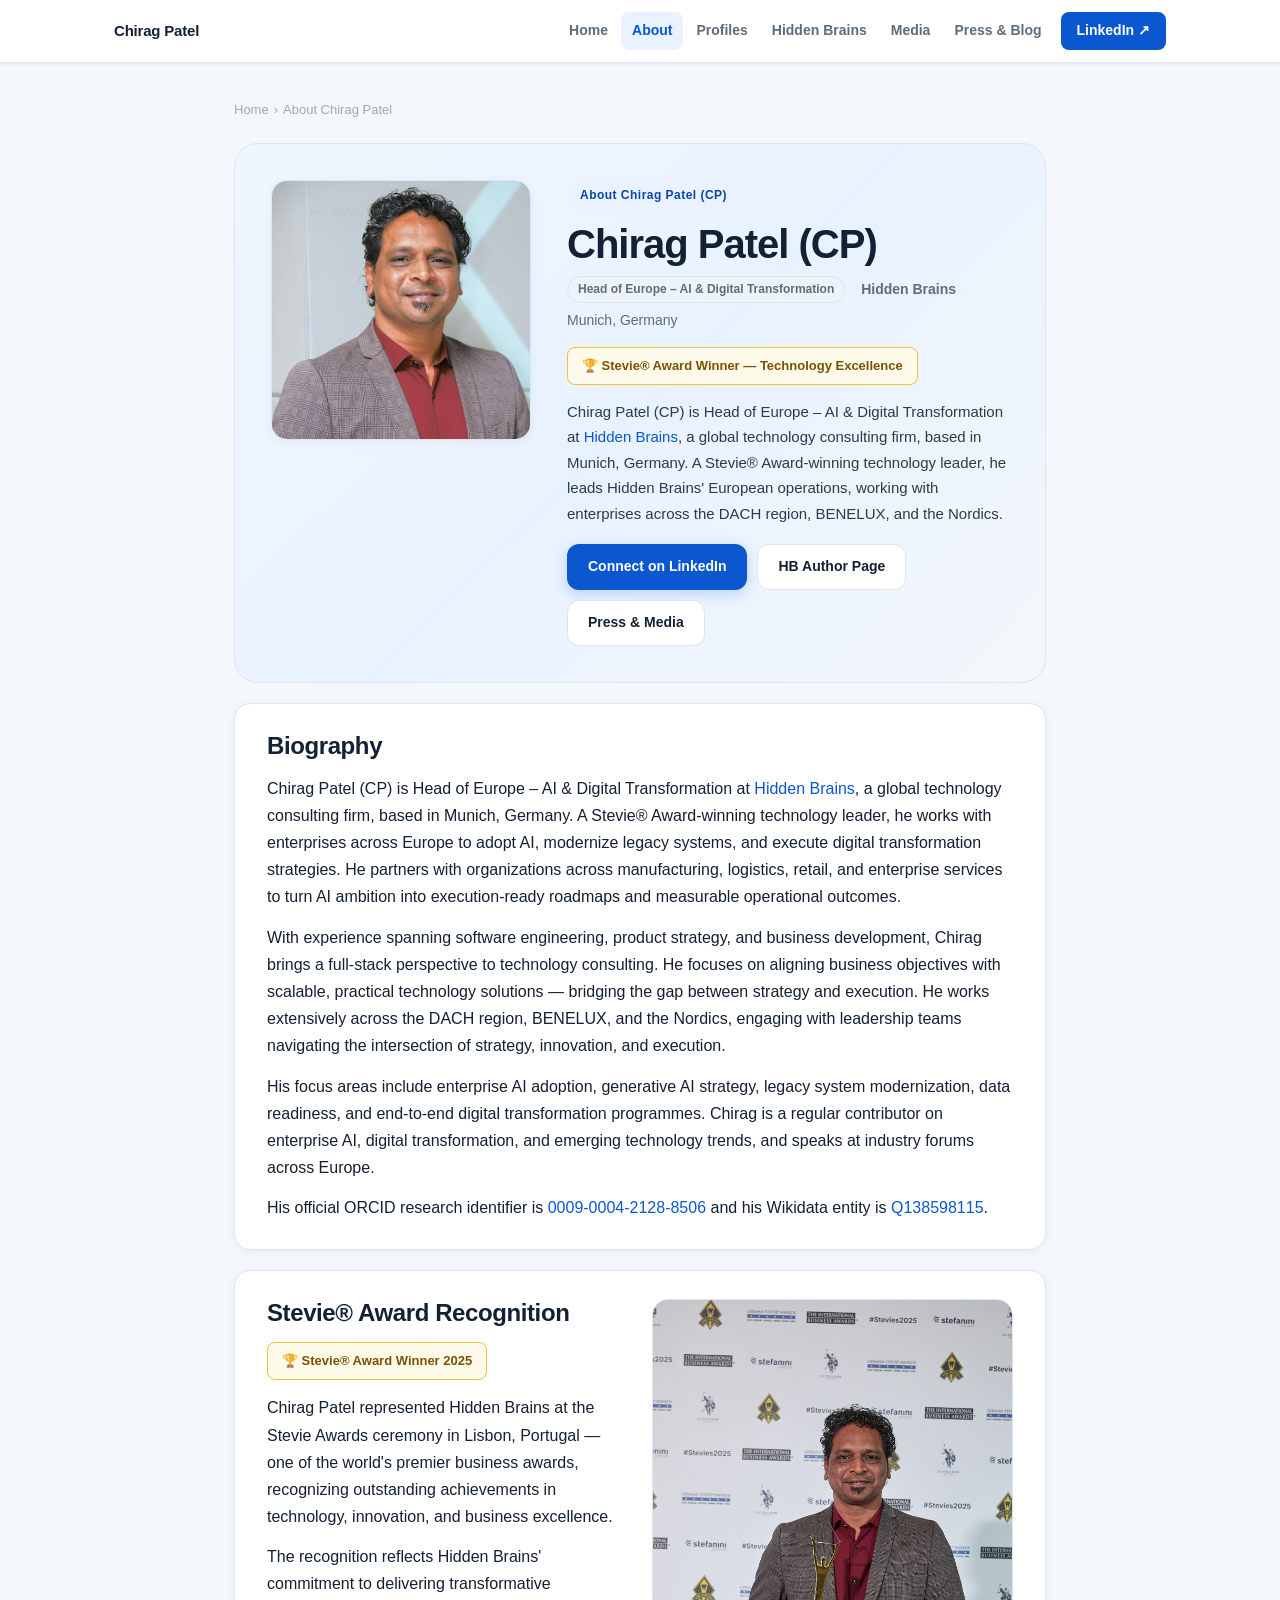
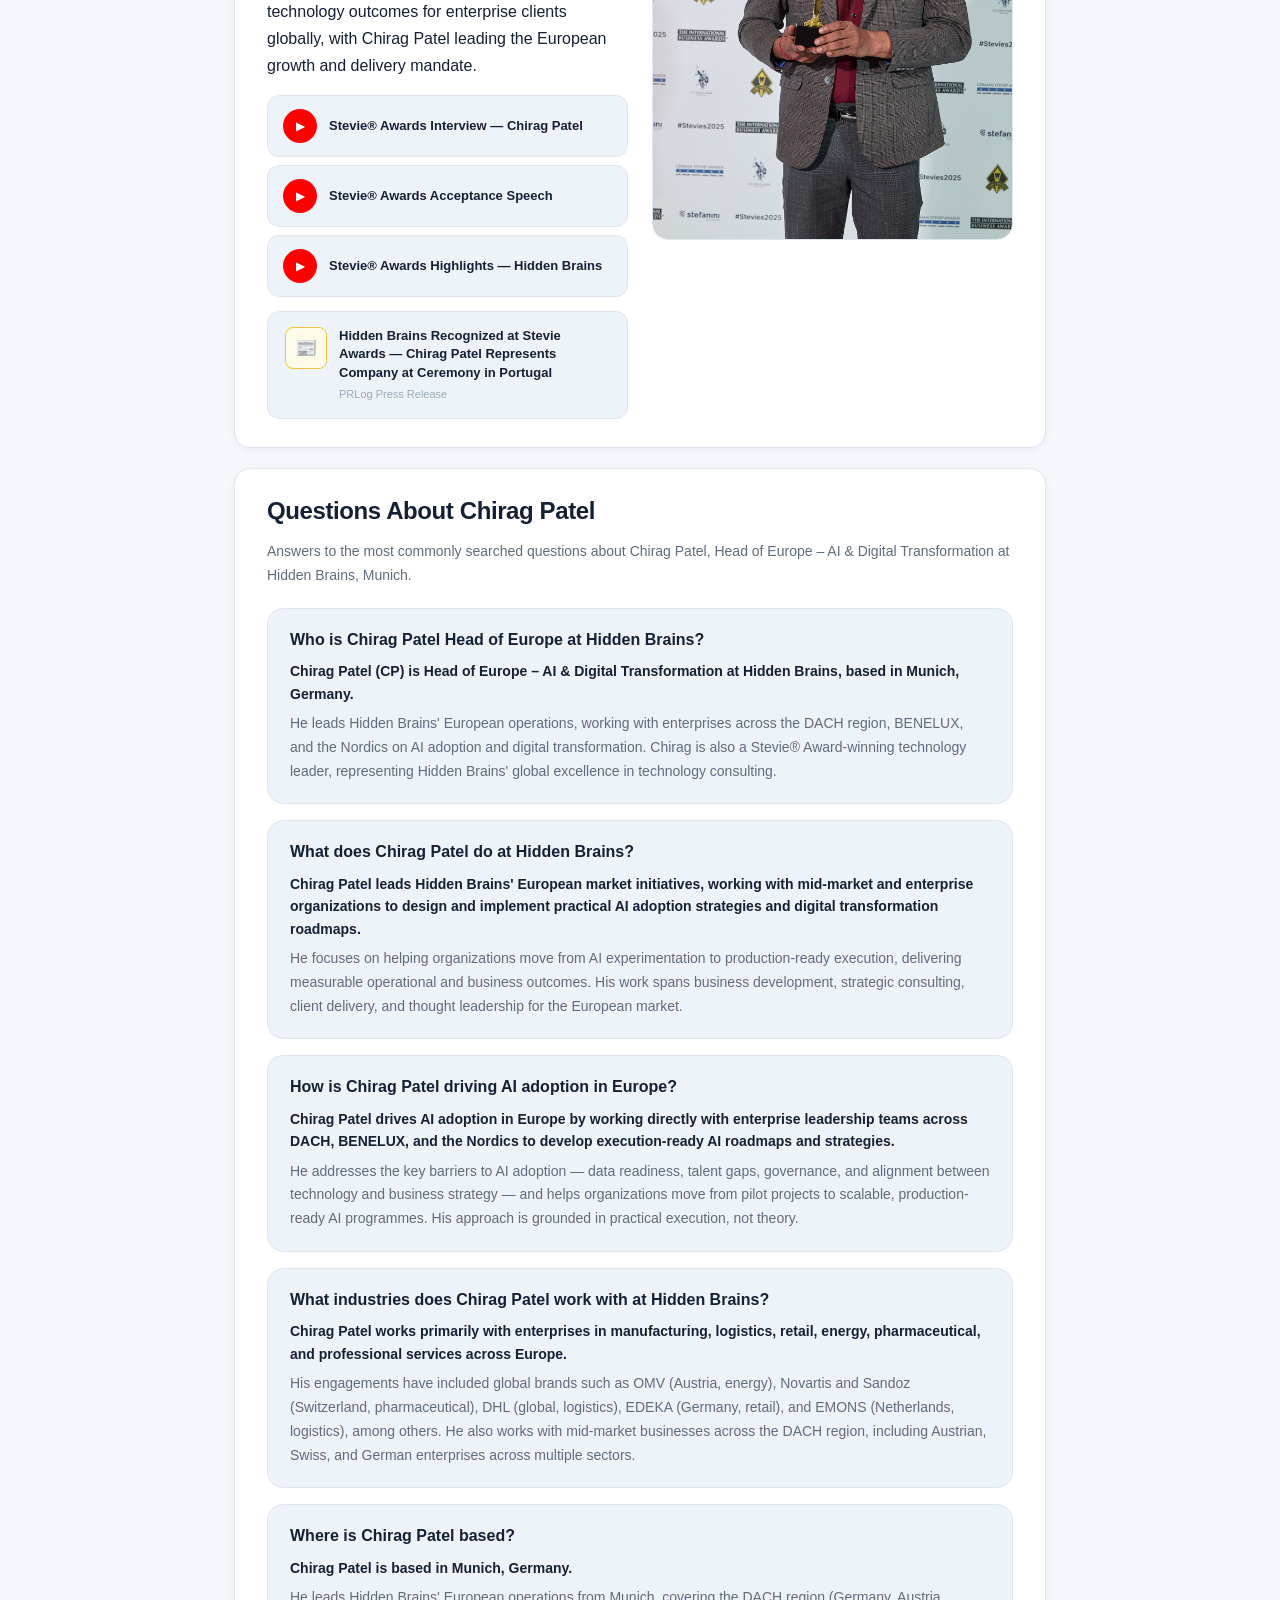
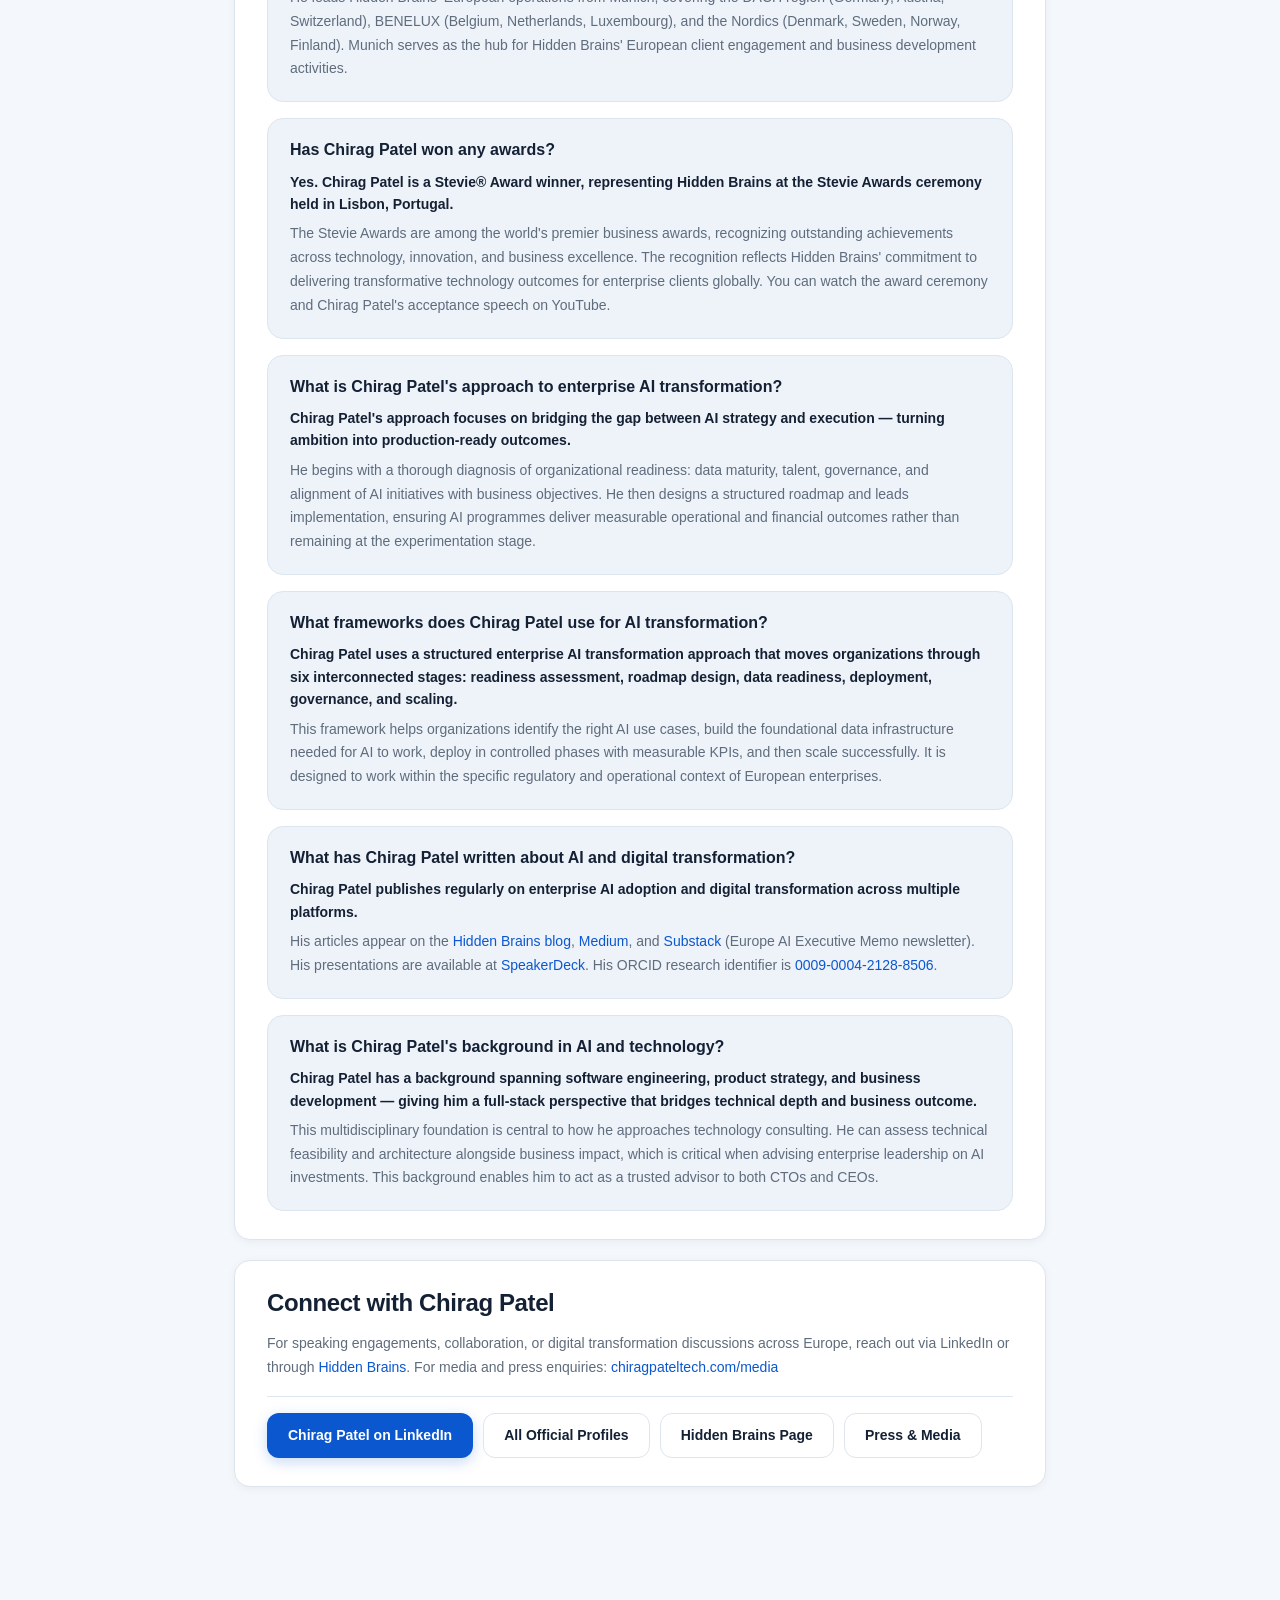
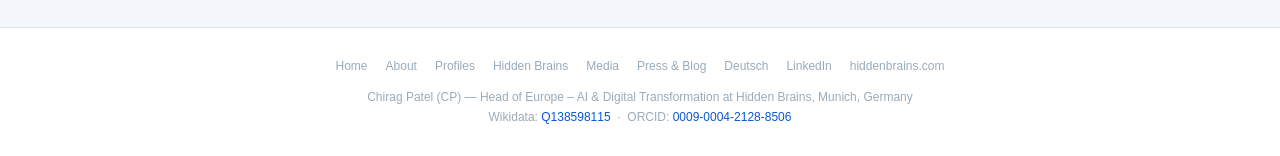
==== commit b9da16a5: "Apply design system improvements across all pages style.css: - Nav link font size 13px → 14px for be" ====
--- a/about-chirag-patel.html
+++ b/about-chirag-patel.html
@@ -88,7 +88,6 @@
 ]}
 </script>
 <style>
-.about-hero{background:linear-gradient(135deg,#f0f6ff 0%,#e8f2ff 60%,#f4f7fb 100%);border-radius:var(--r-xl);padding:36px;border:1px solid var(--line);margin-bottom:20px}
 .qa-section{margin-top:8px}
 .qa-number{display:inline-flex;align-items:center;justify-content:center;width:28px;height:28px;border-radius:50%;background:var(--accent-soft);color:var(--accent-dark);font-size:11px;font-weight:800;flex-shrink:0;margin-bottom:8px}
 .connect-row{display:flex;flex-wrap:wrap;gap:10px;align-items:center;margin-top:16px;padding-top:16px;border-top:1px solid var(--line)}
@@ -121,7 +120,7 @@
   </div>
 
   <!-- HERO -->
-  <div class="about-hero">
+  <div class="page-hero">
     <div class="hero-grid">
       <div class="hero-photo-wrap">
         <img class="hero-photo" src="/chirag-patel-head-of-europe-ai-digital-transformation.jpg" alt="Chirag Patel, Head of Europe – AI & Digital Transformation at Hidden Brains, based in Munich, Germany" width="520" height="520" loading="eager"/>
--- a/style.css
+++ b/style.css
@@ -0,0 +1,212 @@
+:root{
+  --text:#142033;--muted:#5f6c7c;--hint:#9aabb8;--line:#dde5ee;
+  --accent:#0b57d0;--accent-dark:#0946a8;--accent-soft:#eaf2ff;
+  --surface:#ffffff;--bg:#f4f7fb;--bg2:#eef3fa;
+  --gold:#7a5200;--gold-soft:#fffbeb;--gold-border:#f0c040;
+  --shadow:0 4px 24px rgba(15,23,42,0.09);--shadow-soft:0 2px 10px rgba(15,23,42,0.05);
+  --r-xl:24px;--r-lg:16px;--r-md:12px;--r-sm:8px;
+  --max:1100px;--max-n:860px;--nav-h:62px;
+}
+*,*::before,*::after{box-sizing:border-box;margin:0;padding:0}
+html{scroll-behavior:smooth;-webkit-text-size-adjust:100%}
+body{font-family:Inter,'Segoe UI',Arial,Helvetica,sans-serif;color:var(--text);line-height:1.7;background:var(--bg);-webkit-font-smoothing:antialiased}
+img{max-width:100%;height:auto;display:block}
+a{color:var(--accent);text-decoration:none}
+a:hover{text-decoration:underline}
+
+/* NAV */
+.sitenav{background:var(--surface);border-bottom:1px solid var(--line);position:sticky;top:0;z-index:200;box-shadow:0 1px 3px rgba(15,23,42,0.07)}
+.nav-inner{max-width:var(--max);margin:0 auto;padding:0 24px;height:var(--nav-h);display:flex;align-items:center;justify-content:space-between;gap:12px}
+.nav-brand{font-weight:800;font-size:15px;color:var(--text);text-decoration:none;flex-shrink:0;letter-spacing:-0.2px}
+.nav-brand:hover{color:var(--accent);text-decoration:none}
+.nav-links{display:flex;align-items:center;gap:2px}
+.nav-links a{font-size:14px;font-weight:600;color:var(--muted);text-decoration:none;padding:7px 11px;border-radius:var(--r-sm);transition:color .15s,background .15s;white-space:nowrap}
+.nav-links a:hover{color:var(--text);background:var(--bg);text-decoration:none}
+.nav-links a.act{color:var(--accent);background:var(--accent-soft)}
+.nav-cta{background:var(--accent)!important;color:#fff!important;padding:7px 16px!important;border-radius:var(--r-sm)!important;margin-left:6px;font-weight:700!important}
+.nav-cta:hover{background:var(--accent-dark)!important}
+.nav-toggle{display:none;background:none;border:1px solid var(--line);border-radius:var(--r-sm);cursor:pointer;padding:8px;flex-direction:column;gap:4px;flex-shrink:0}
+.nav-toggle span{display:block;width:18px;height:2px;background:var(--text);border-radius:2px}
+
+/* WRAP */
+.wrap{max-width:var(--max);margin:0 auto;padding:36px 24px 80px}
+.wrap-n{max-width:var(--max-n)}
+
+/* BREADCRUMB */
+.breadcrumb{display:flex;align-items:center;gap:5px;font-size:13px;color:var(--hint);margin-bottom:22px;flex-wrap:wrap}
+.breadcrumb a{color:var(--hint)}
+.breadcrumb a:hover{color:var(--muted)}
+
+/* CARD */
+.card{background:var(--surface);border:1px solid var(--line);border-radius:var(--r-lg);padding:28px 32px;box-shadow:var(--shadow-soft)}
+
+/* EYEBROW */
+.eyebrow{display:inline-flex;align-items:center;padding:5px 13px;border-radius:999px;background:var(--accent-soft);color:var(--accent-dark);font-size:12px;font-weight:700;letter-spacing:.04em;margin-bottom:12px}
+
+/* AWARD BADGE */
+.award-badge{display:inline-flex;align-items:center;gap:7px;padding:7px 14px;border-radius:var(--r-sm);background:var(--gold-soft);border:1px solid var(--gold-border);color:var(--gold);font-size:13px;font-weight:700}
+
+/* H tags */
+h1.page-title{font-size:40px;font-weight:800;letter-spacing:-1px;line-height:1.1;color:var(--text);margin-bottom:10px}
+h2.sec-title{font-size:24px;font-weight:800;letter-spacing:-.4px;line-height:1.2;color:var(--text);margin-bottom:14px}
+h3.sub-title{font-size:17px;font-weight:700;color:var(--text);margin-bottom:8px}
+p{margin-bottom:13px}
+p:last-child{margin-bottom:0}
+
+/* META LINE */
+.meta-line{display:flex;flex-wrap:wrap;align-items:center;gap:6px;font-size:14px;color:var(--muted);margin-bottom:14px}
+.meta-dot{color:var(--line)}
+.meta-tag{background:var(--bg2);border:1px solid var(--line);border-radius:999px;padding:2px 10px;font-size:12px;font-weight:600;color:var(--muted)}
+
+/* HERO */
+.page-hero{background:linear-gradient(135deg,#f0f6ff 0%,#e8f2ff 50%,#f4f7fb 100%);border-radius:var(--r-xl);padding:36px;border:1px solid var(--line);margin-bottom:20px;overflow:hidden;position:relative}
+.hero-grid{display:grid;grid-template-columns:260px 1fr;gap:36px;align-items:start}
+.hero-photo{width:100%;aspect-ratio:1/1;object-fit:cover;object-position:top center;border-radius:var(--r-lg);border:1px solid var(--line);box-shadow:var(--shadow-soft)}
+
+/* BTN */
+.btn{display:inline-flex;align-items:center;justify-content:center;gap:6px;padding:10px 20px;border-radius:var(--r-md);font-size:14px;font-weight:700;text-decoration:none;transition:all .15s ease;border:1.5px solid transparent;cursor:pointer;white-space:nowrap}
+.btn:hover{text-decoration:none;transform:translateY(-1px)}
+.btn-p{background:var(--accent);color:#fff;box-shadow:0 4px 14px rgba(11,87,208,.22)}
+.btn-p:hover{background:var(--accent-dark)}
+.btn-s{background:var(--surface);color:var(--text);border-color:var(--line)}
+.btn-s:hover{border-color:#b8c8dc;background:var(--bg);box-shadow:var(--shadow-soft)}
+.btn-g{background:transparent;color:var(--accent);border-color:var(--accent)}
+.btn-g:hover{background:var(--accent-soft)}
+.btn-group{display:flex;flex-wrap:wrap;gap:10px;margin-top:18px}
+
+/* GRIDS */
+.g2{display:grid;grid-template-columns:1fr 1fr;gap:14px}
+.g3{display:grid;grid-template-columns:repeat(3,1fr);gap:12px}
+.g4{display:grid;grid-template-columns:repeat(4,1fr);gap:12px}
+.g-auto{display:grid;grid-template-columns:repeat(auto-fill,minmax(180px,1fr));gap:10px}
+
+/* FOCUS CHIP */
+.chip{padding:12px 15px;background:var(--bg2);border:1px solid var(--line);border-radius:var(--r-md);font-size:13px;font-weight:600;color:var(--text)}
+
+/* PROFILE ROW */
+.p-list{display:grid;gap:9px}
+.p-row{display:flex;align-items:center;gap:12px;padding:12px 15px;background:var(--surface);border:1px solid var(--line);border-radius:var(--r-md);text-decoration:none;transition:all .14s ease;color:var(--text)}
+.p-row:hover{border-color:#b8c8dc;background:#f6faff;transform:translateX(2px);text-decoration:none}
+.p-icon{width:36px;height:36px;border-radius:var(--r-sm);background:var(--accent-soft);display:flex;align-items:center;justify-content:center;font-size:10px;font-weight:800;color:var(--accent-dark);flex-shrink:0;letter-spacing:-.2px}
+.p-info{flex:1;min-width:0}
+.p-name{font-size:13px;font-weight:700;color:var(--text)}
+.p-handle{font-size:11px;color:var(--hint);white-space:nowrap;overflow:hidden;text-overflow:ellipsis}
+.p-arr{color:var(--hint);font-size:13px;flex-shrink:0}
+
+/* GROUP HEADER */
+.g-hdr{border-bottom:1px solid var(--line);padding-bottom:8px;margin-bottom:12px}
+.g-hdr-title{font-size:11px;font-weight:700;text-transform:uppercase;letter-spacing:.07em;color:var(--hint)}
+
+/* Q&A */
+.qa-list{display:grid;gap:16px}
+.qa-item{padding:20px 22px;background:var(--bg2);border:1px solid var(--line);border-radius:var(--r-lg)}
+.qa-q{font-size:16px;font-weight:700;color:var(--text);line-height:1.4;margin-bottom:9px}
+.qa-lead{font-size:14px;font-weight:600;color:var(--text);margin-bottom:7px;line-height:1.6}
+.qa-body{font-size:14px;color:var(--muted);line-height:1.7;margin:0}
+
+/* SERVICE CARD */
+.svc-item{display:block;padding:16px 18px;background:var(--bg2);border:1px solid var(--line);border-radius:var(--r-md);text-decoration:none;transition:all .14s}
+.svc-item:hover{border-color:var(--accent);background:var(--accent-soft);text-decoration:none}
+.svc-name{font-size:14px;font-weight:700;color:var(--text);margin-bottom:3px}
+.svc-item:hover .svc-name{color:var(--accent-dark)}
+.svc-desc{font-size:12px;color:var(--muted);line-height:1.5}
+
+/* CLIENT GRID */
+.c-grid{display:grid;grid-template-columns:repeat(auto-fill,minmax(190px,1fr));gap:9px;margin-top:14px}
+.c-item{padding:13px 15px;background:var(--bg2);border:1px solid var(--line);border-radius:var(--r-md)}
+.c-name{font-size:13px;font-weight:700;color:var(--text)}
+.c-meta{font-size:12px;color:var(--muted);margin-top:2px}
+.c-note{font-size:10px;color:var(--hint);margin-top:3px}
+.footnote{font-size:12px;color:var(--hint);font-style:italic;margin-top:12px;padding-top:10px;border-top:1px solid var(--line)}
+
+/* REGION */
+.r-grid{display:grid;grid-template-columns:repeat(3,1fr);gap:12px;margin-top:12px}
+.r-item{padding:16px;background:var(--bg2);border:1px solid var(--line);border-radius:var(--r-md);text-align:center}
+.r-name{font-size:14px;font-weight:700;color:var(--text)}
+.r-sub{font-size:12px;color:var(--muted);margin-top:3px}
+
+/* IMAGE CARDS */
+.img-landscape{width:100%;border-radius:var(--r-lg);border:1px solid var(--line);object-fit:cover;display:block}
+.img-portrait{width:100%;border-radius:var(--r-lg);border:1px solid var(--line);object-fit:cover;display:block}
+
+/* PRESS */
+.press-item{display:flex;gap:12px;padding:15px 17px;background:var(--bg2);border:1px solid var(--line);border-radius:var(--r-md);text-decoration:none;transition:all .14s;align-items:flex-start}
+.press-item:hover{border-color:#b8c8dc;background:#f6faff;text-decoration:none}
+.press-icon{width:42px;height:42px;border-radius:var(--r-sm);background:var(--gold-soft);border:1px solid var(--gold-border);display:flex;align-items:center;justify-content:center;font-size:18px;flex-shrink:0}
+.press-title{font-size:13px;font-weight:700;color:var(--text);line-height:1.4;margin-bottom:3px}
+.press-src{font-size:11px;color:var(--hint)}
+
+/* VIDEO ROW */
+.vid-row{display:flex;align-items:center;gap:12px;padding:13px 15px;background:var(--bg2);border:1px solid var(--line);border-radius:var(--r-md);text-decoration:none;transition:all .14s}
+.vid-row:hover{border-color:#b8c8dc;background:#f6faff;text-decoration:none}
+.vid-icon{width:34px;height:34px;border-radius:50%;background:#ff0000;display:flex;align-items:center;justify-content:center;flex-shrink:0;color:#fff;font-size:11px;font-weight:700}
+.vid-title{font-size:13px;font-weight:600;color:var(--text)}
+
+/* BIO BLOCK */
+.bio-blk{padding:18px 20px;background:var(--bg2);border:1px solid var(--line);border-radius:var(--r-md);margin-bottom:12px}
+.bio-lbl{font-size:10px;font-weight:700;text-transform:uppercase;letter-spacing:.08em;color:var(--hint);margin-bottom:8px}
+.bio-txt{font-size:14px;color:var(--text);line-height:1.75}
+
+/* CONTACT */
+.cta-box{background:var(--accent-soft);border:1px solid #c5d9f5;border-radius:var(--r-md);padding:20px 24px;margin-bottom:18px}
+.cta-email{font-size:20px;font-weight:700;color:var(--accent-dark);margin-bottom:4px}
+.cta-note{font-size:13px;color:var(--muted)}
+
+/* IDENTITY BOX */
+.id-box{background:var(--accent-soft);border:1px solid #c5d9f5;border-radius:var(--r-md);padding:15px 19px;font-size:13px;color:#1a3a6b;margin-bottom:22px;line-height:1.7}
+.id-box strong{display:block;font-size:14px;font-weight:700;color:var(--accent-dark);margin-bottom:5px}
+
+/* DIVIDER */
+hr.div{border:none;border-top:1px solid var(--line);margin:24px 0}
+
+/* LANG SWITCH */
+.lang-sw{display:inline-flex;align-items:center;gap:7px;padding:7px 14px;background:var(--surface);border:1px solid var(--line);border-radius:999px;font-size:13px;color:var(--muted);text-decoration:none;margin-bottom:22px}
+.lang-sw:hover{border-color:var(--accent);color:var(--accent);text-decoration:none}
+
+/* HB LOGO */
+.hb-logo{height:36px;width:auto}
+.hb-logo-wrap{display:flex;align-items:center;gap:12px;margin-bottom:6px}
+
+/* FOOTER */
+.site-footer{text-align:center;padding:28px 24px;font-size:12px;color:var(--hint);border-top:1px solid var(--line);margin-top:60px;background:var(--surface)}
+.footer-links{display:flex;flex-wrap:wrap;justify-content:center;gap:5px 18px;margin-bottom:10px}
+.footer-links a{color:var(--hint)}
+.footer-links a:hover{color:var(--muted)}
+.footer-copy{margin-top:6px;color:var(--hint)}
+
+/* UTILS */
+.mt-4{margin-top:16px}.mt-6{margin-top:24px}.mt-8{margin-top:32px}
+.mb-4{margin-bottom:16px}.mb-6{margin-bottom:24px}
+.gap-top{margin-top:20px}
+.section-gap{margin-top:20px}
+
+/* RESPONSIVE */
+@media(max-width:1024px){.g4{grid-template-columns:1fr 1fr}}
+@media(max-width:900px){
+  .hero-grid{grid-template-columns:1fr;gap:22px}
+  .hero-grid .hero-photo-wrap{max-width:200px;margin:0 auto}
+  .g3{grid-template-columns:1fr 1fr}
+  .r-grid{grid-template-columns:1fr 1fr}
+}
+@media(max-width:768px){
+  .nav-toggle{display:flex}
+  .nav-links{display:none;position:absolute;top:var(--nav-h);left:0;right:0;background:var(--surface);border-bottom:1px solid var(--line);flex-direction:column;align-items:stretch;padding:8px 14px 14px;gap:2px;box-shadow:0 8px 24px rgba(15,23,42,.1)}
+  .sitenav{position:relative}
+  .nav-links.open{display:flex}
+  .nav-links a{padding:10px 12px}
+  .nav-cta{margin-left:0!important;margin-top:6px;text-align:center}
+  .g2{grid-template-columns:1fr}
+  .g3{grid-template-columns:1fr}
+  .g4{grid-template-columns:1fr 1fr}
+  .r-grid{grid-template-columns:1fr}
+  .wrap{padding:22px 16px 60px}
+  .card{padding:20px}
+  h1.page-title{font-size:30px}
+  h2.sec-title{font-size:21px}
+}
+@media(max-width:480px){
+  .g4{grid-template-columns:1fr}
+  .c-grid{grid-template-columns:1fr 1fr}
+  .card{padding:18px}
+  h1.page-title{font-size:26px}
+}
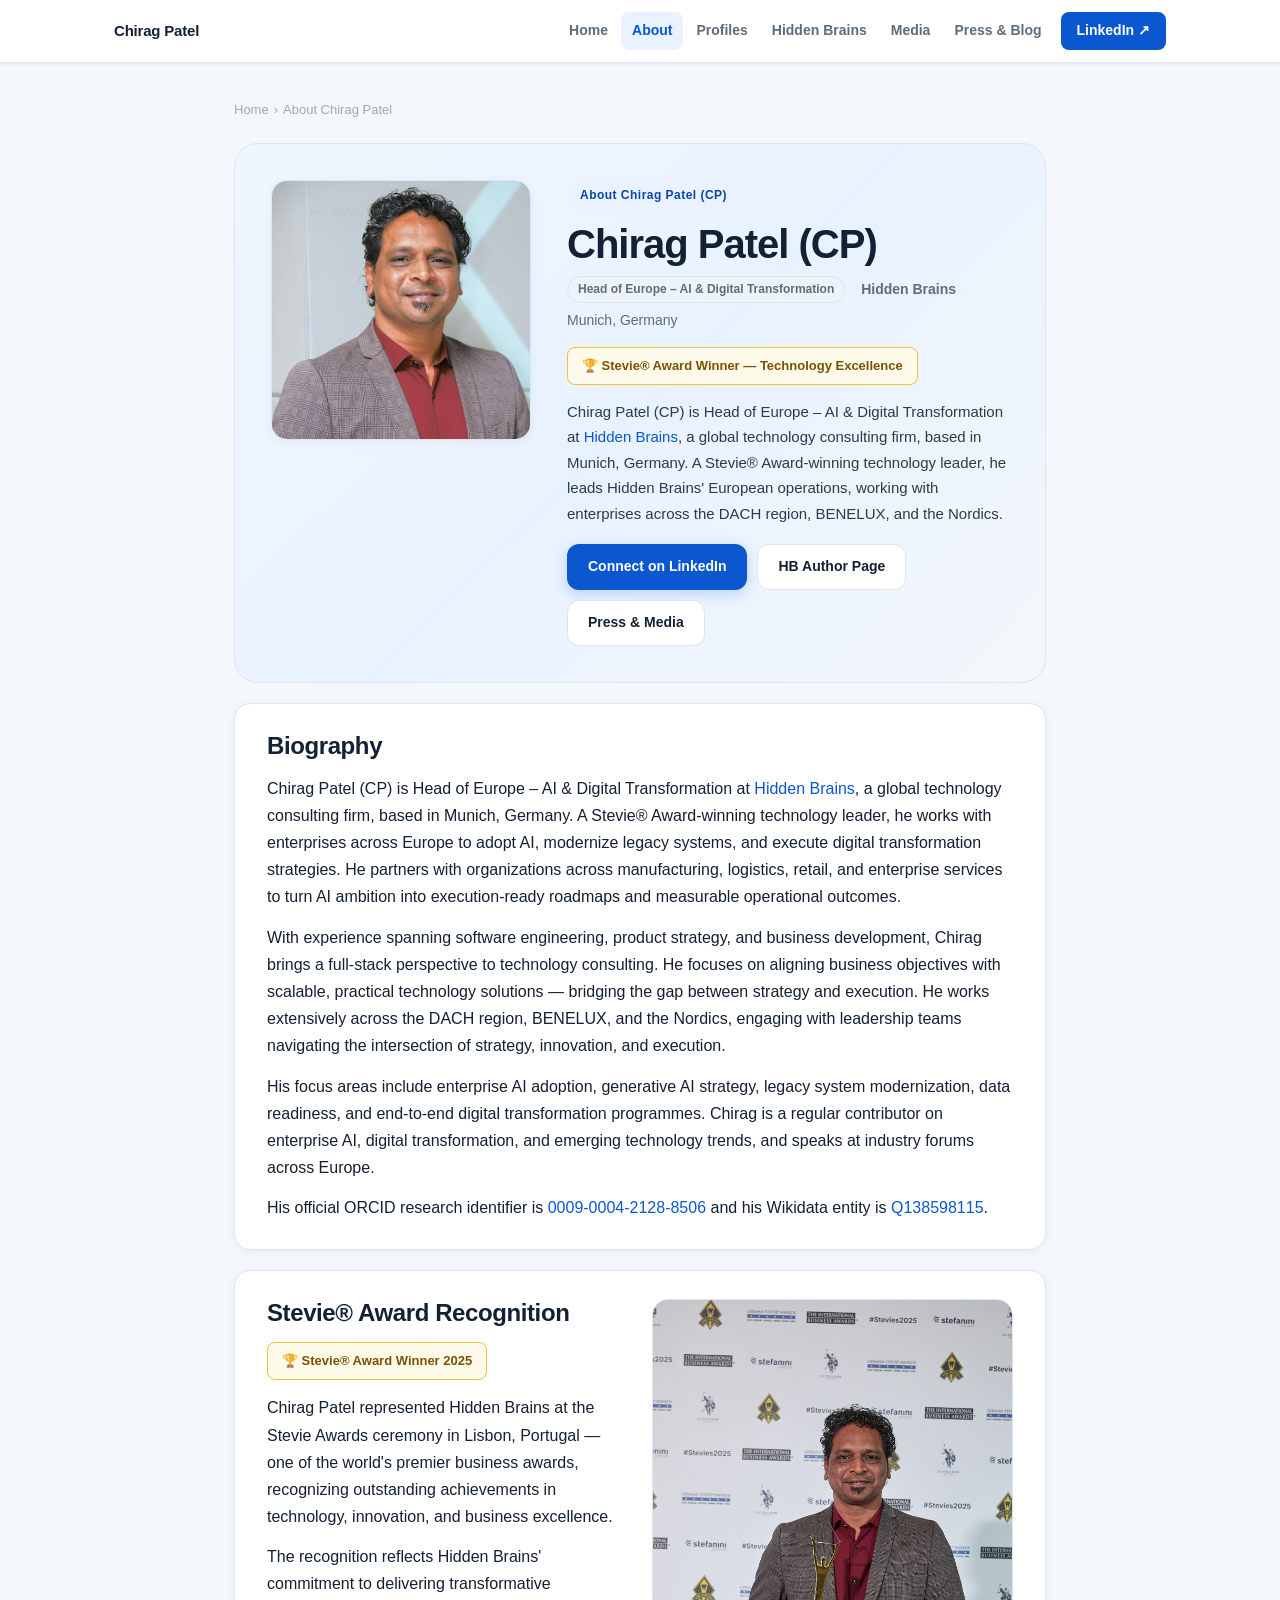
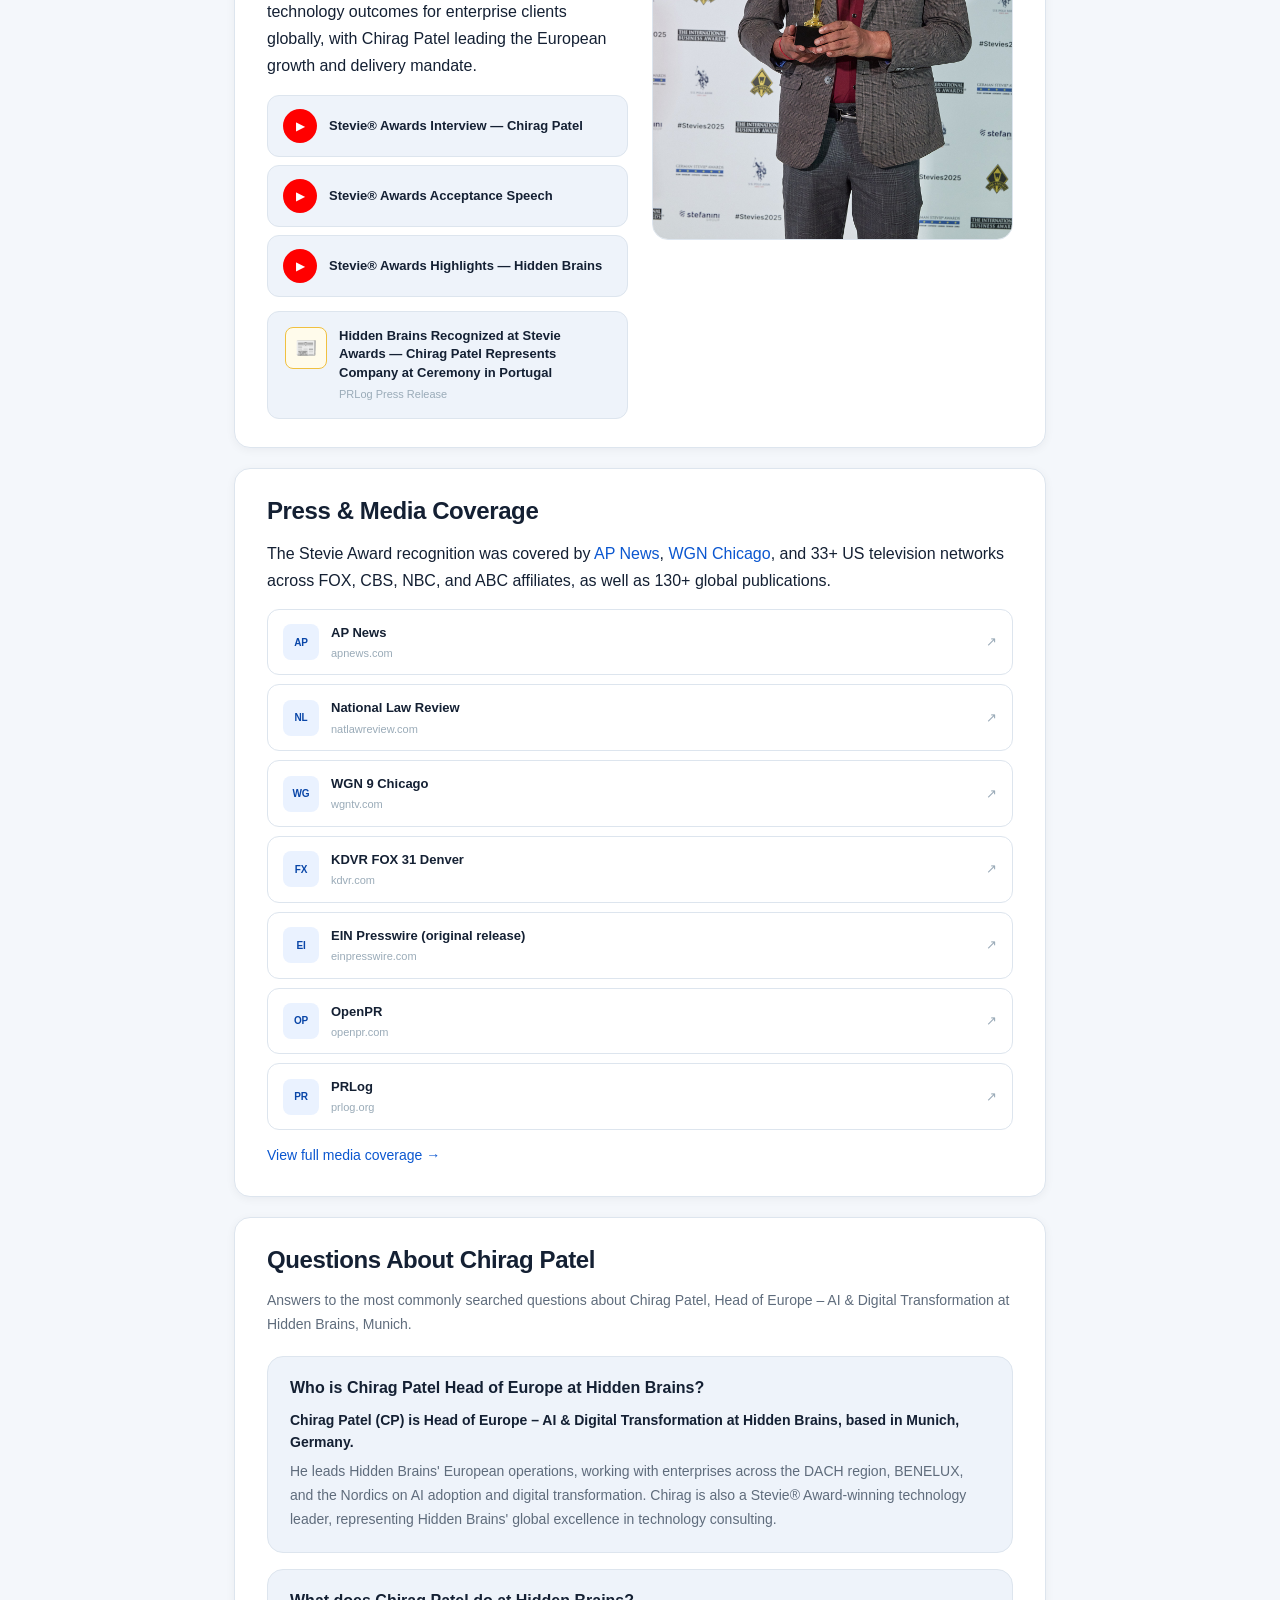
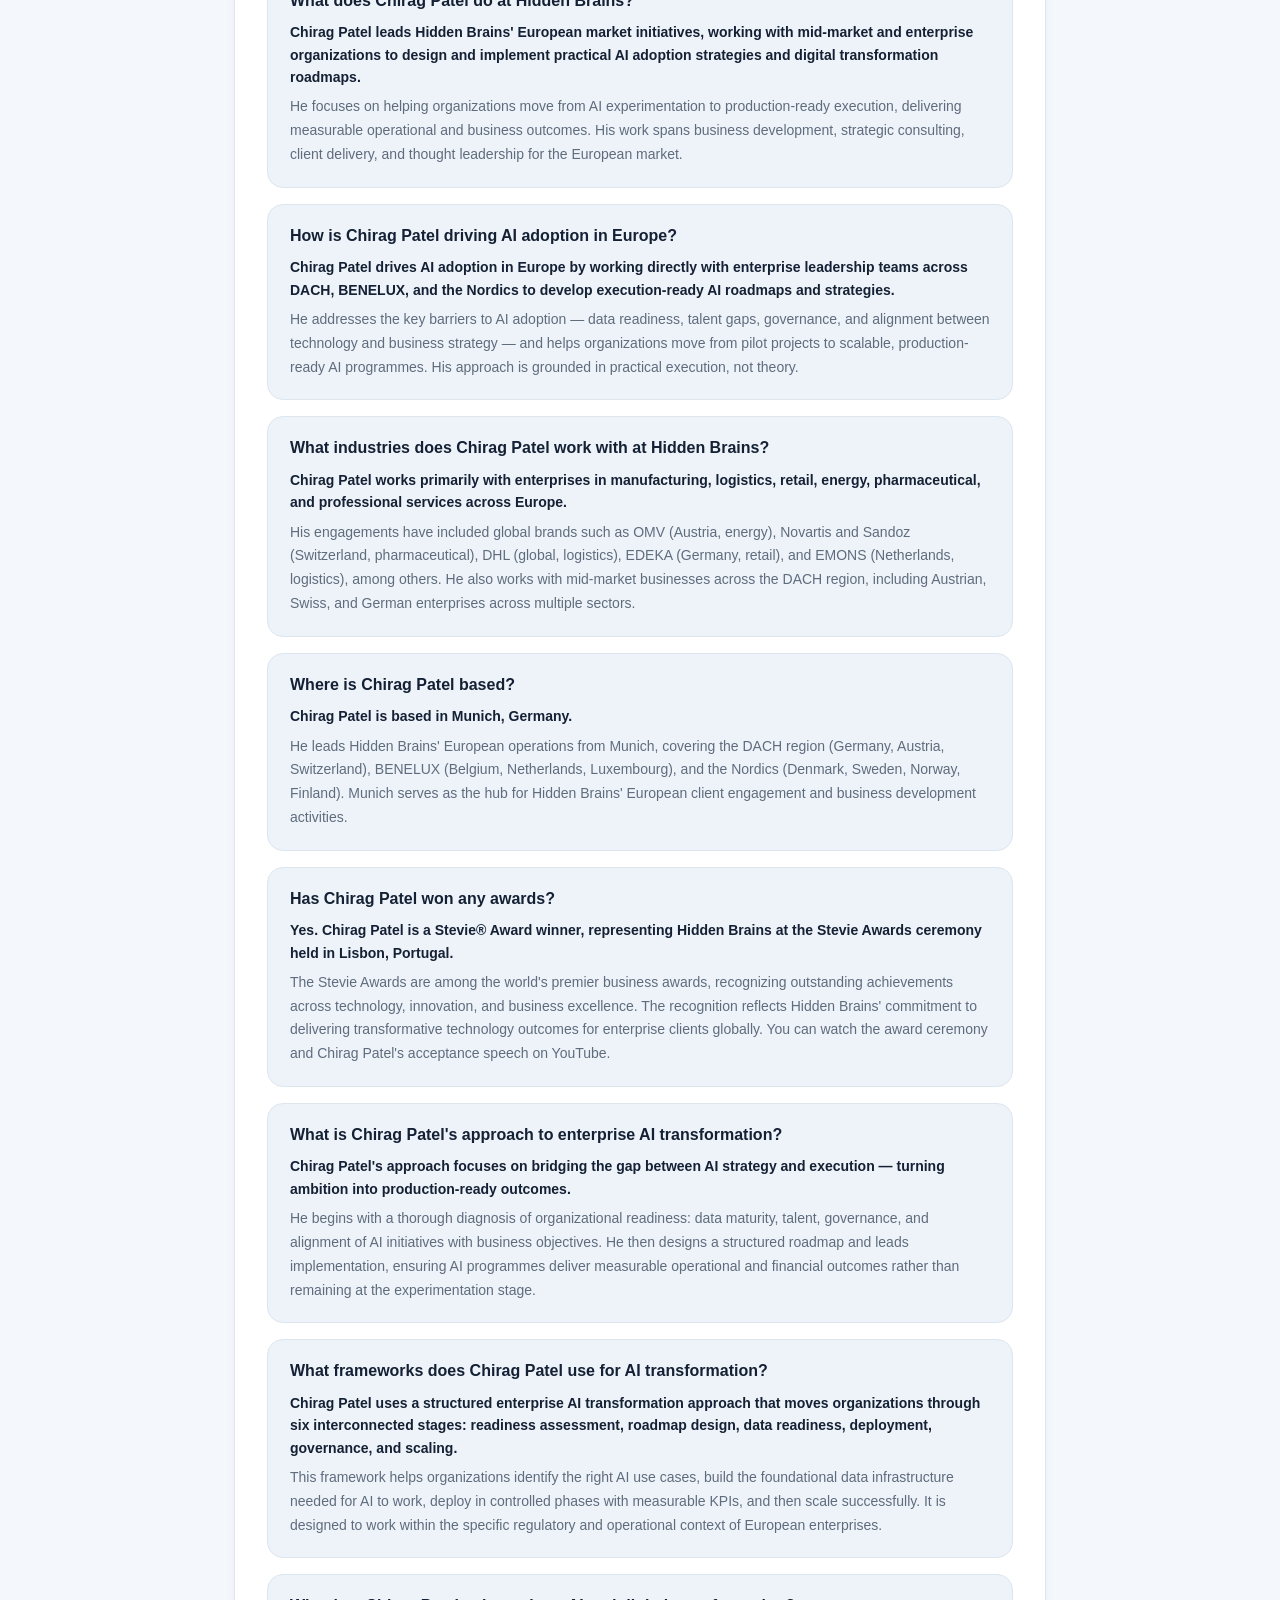
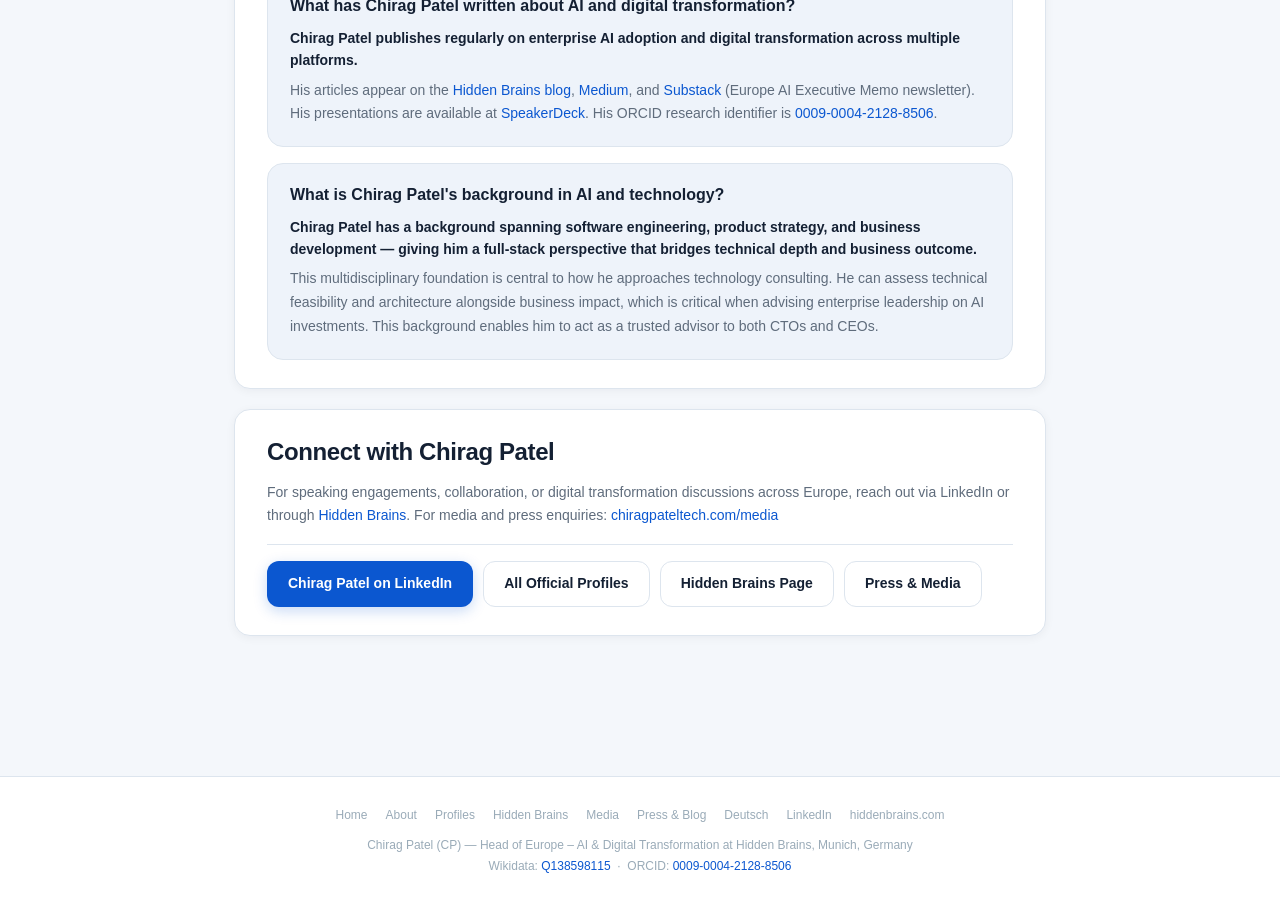
==== commit 2d4add46: "Merge origin/main — resolve index.html conflict Kept main's improved featured section HTML (.feature" ====
--- a/about-chirag-patel.html
+++ b/about-chirag-patel.html
@@ -181,6 +181,81 @@
     </div>
   </div>
 
+  <!-- PRESS & MEDIA COVERAGE -->
+  <div class="card gap-top">
+    <h2 class="sec-title">Press &amp; Media Coverage</h2>
+    <p>The Stevie Award recognition was covered by <a href="https://apnews.com/press-release/ein-presswire-newsmatics/chirag-patel-wins-stevie-award-for-ai-and-digital-transformation-excellence-bff6a86cfa01e59e1eb6a639d35866a0" target="_blank" rel="noopener" title="AP News coverage of Chirag Patel Stevie Award">AP News</a>, <a href="https://wgntv.com/business/press-releases/ein-presswire/901660516/chirag-patel-wins-stevie-award-for-ai-and-digital-transformation-excellence" target="_blank" rel="noopener" title="WGN 9 Chicago coverage of Chirag Patel Stevie Award">WGN Chicago</a>, and 33+ US television networks across FOX, CBS, NBC, and ABC affiliates, as well as 130+ global publications.</p>
+
+    <div class="p-list" style="margin-top:14px">
+      <a class="p-row" href="https://apnews.com/press-release/ein-presswire-newsmatics/chirag-patel-wins-stevie-award-for-ai-and-digital-transformation-excellence-bff6a86cfa01e59e1eb6a639d35866a0" target="_blank" rel="noopener" title="AP News coverage of Chirag Patel Stevie Award">
+        <div class="p-icon">AP</div>
+        <div class="p-info">
+          <div class="p-name">AP News</div>
+          <div class="p-handle">apnews.com</div>
+        </div>
+        <span class="p-arr">↗</span>
+      </a>
+
+      <a class="p-row" href="https://natlawreview.com/press-releases/chirag-patel-wins-stevie-award-ai-and-digital-transformation-excellence" target="_blank" rel="noopener" title="National Law Review coverage of Chirag Patel Stevie Award">
+        <div class="p-icon">NL</div>
+        <div class="p-info">
+          <div class="p-name">National Law Review</div>
+          <div class="p-handle">natlawreview.com</div>
+        </div>
+        <span class="p-arr">↗</span>
+      </a>
+
+      <a class="p-row" href="https://wgntv.com/business/press-releases/ein-presswire/901660516/chirag-patel-wins-stevie-award-for-ai-and-digital-transformation-excellence" target="_blank" rel="noopener" title="WGN 9 Chicago coverage of Chirag Patel Stevie Award">
+        <div class="p-icon">WG</div>
+        <div class="p-info">
+          <div class="p-name">WGN 9 Chicago</div>
+          <div class="p-handle">wgntv.com</div>
+        </div>
+        <span class="p-arr">↗</span>
+      </a>
+
+      <a class="p-row" href="https://kdvr.com/business/press-releases/ein-presswire/901660516/chirag-patel-wins-stevie-award-for-ai-and-digital-transformation-excellence" target="_blank" rel="noopener" title="KDVR FOX 31 Denver coverage of Chirag Patel Stevie Award">
+        <div class="p-icon">FX</div>
+        <div class="p-info">
+          <div class="p-name">KDVR FOX 31 Denver</div>
+          <div class="p-handle">kdvr.com</div>
+        </div>
+        <span class="p-arr">↗</span>
+      </a>
+
+      <a class="p-row" href="https://www.einpresswire.com/article/901660516/chirag-patel-wins-stevie-award-for-ai-and-digital-transformation-excellence" target="_blank" rel="noopener" title="EIN Presswire original release for Chirag Patel Stevie Award">
+        <div class="p-icon">EI</div>
+        <div class="p-info">
+          <div class="p-name">EIN Presswire (original release)</div>
+          <div class="p-handle">einpresswire.com</div>
+        </div>
+        <span class="p-arr">↗</span>
+      </a>
+
+      <a class="p-row" href="https://www.openpr.com/news/4438475.html" target="_blank" rel="noopener" title="OpenPR coverage of Chirag Patel Stevie Award">
+        <div class="p-icon">OP</div>
+        <div class="p-info">
+          <div class="p-name">OpenPR</div>
+          <div class="p-handle">openpr.com</div>
+        </div>
+        <span class="p-arr">↗</span>
+      </a>
+
+      <a class="p-row" href="https://www.prlog.org/13131289" target="_blank" rel="noopener" title="PRLog coverage of Chirag Patel Stevie Award">
+        <div class="p-icon">PR</div>
+        <div class="p-info">
+          <div class="p-name">PRLog</div>
+          <div class="p-handle">prlog.org</div>
+        </div>
+        <span class="p-arr">↗</span>
+      </a>
+    </div>
+
+    <p style="margin-top:14px;font-size:14px">
+      <a href="/media" title="Full media coverage for Chirag Patel">View full media coverage →</a>
+    </p>
+  </div>
+  
   <!-- Q&A SECTION -->
   <div class="card gap-top">
     <h2 class="sec-title">Questions About Chirag Patel</h2>
